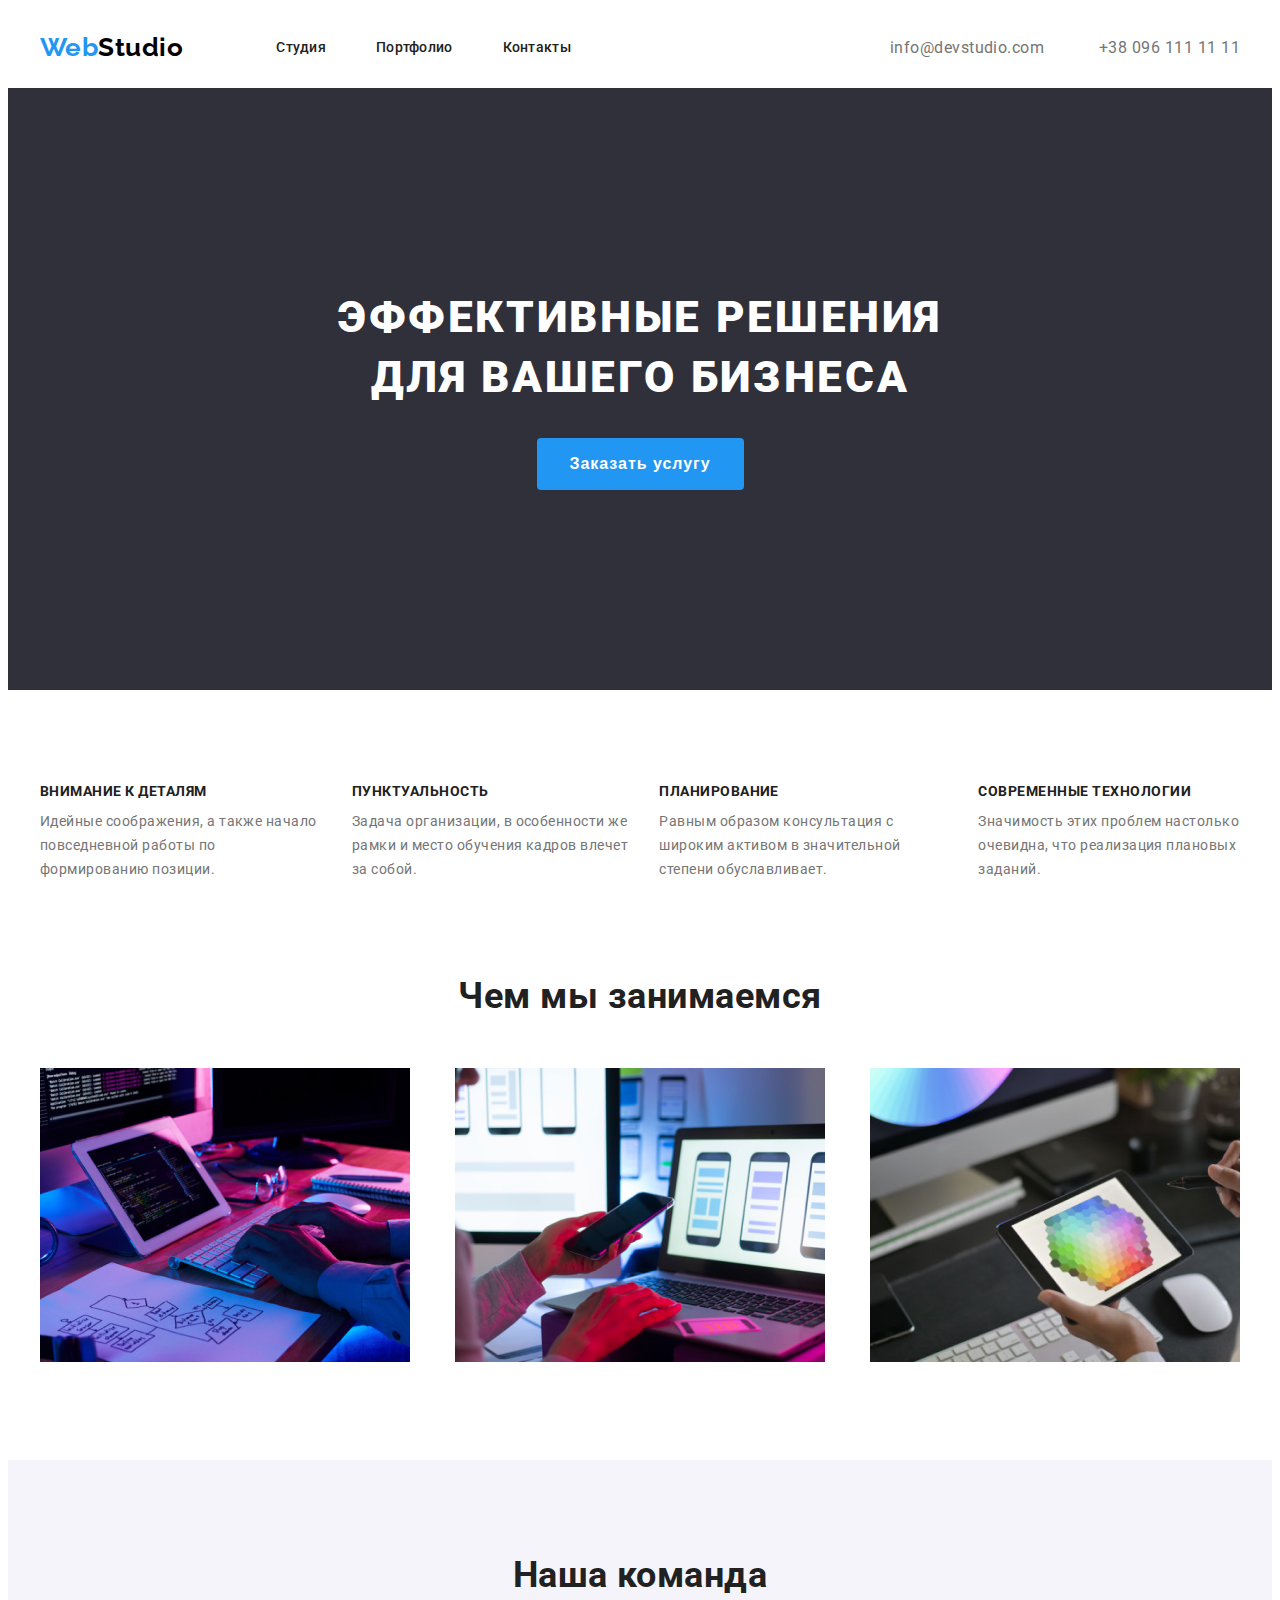
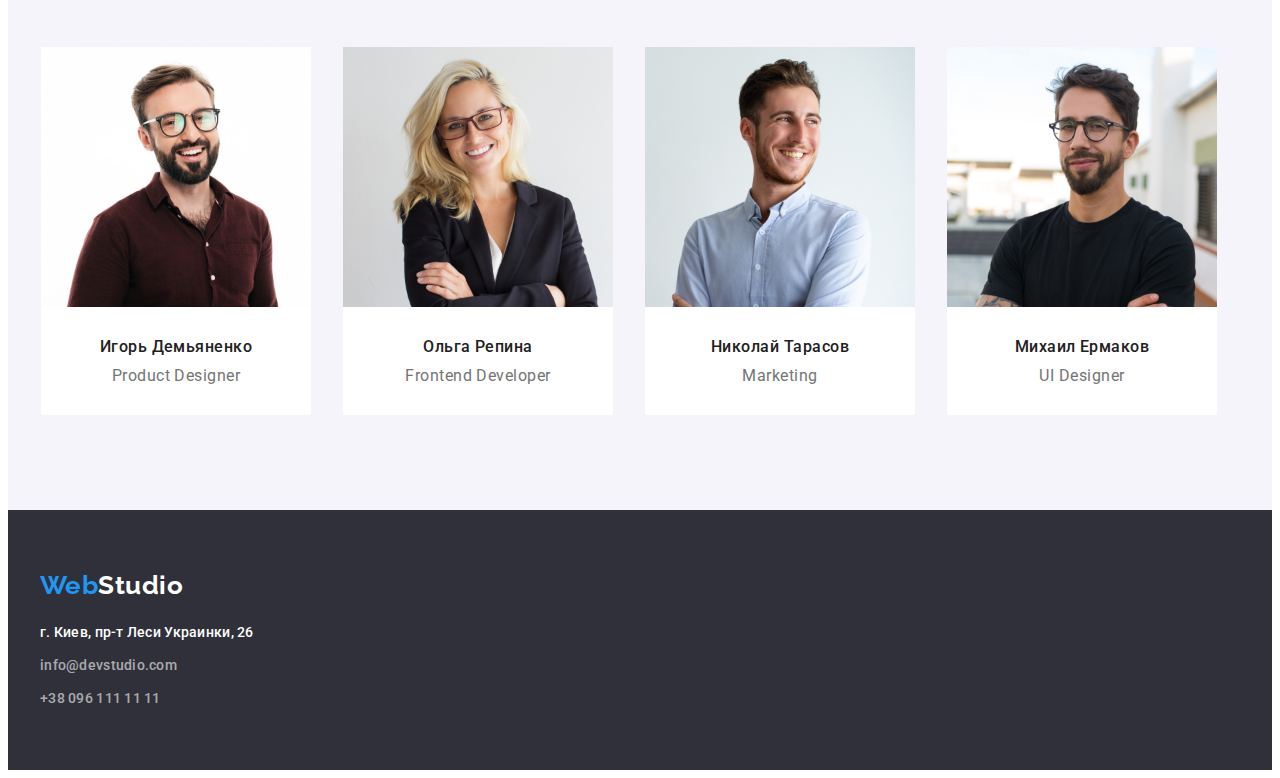
==== index.html @ ec6ebe0b "Initial comit" ====
<!DOCTYPE html>
<html lang="ru">
<head>
    <meta charset="UTF-8">
    <meta name="viewport" content="width=device-width, initial-scale=1.0">
    <title>Студия</title>
    <link rel="preconnect" href="https://fonts.gstatic.com">
    <link href="https://fonts.googleapis.com/css2?family=Raleway:wght@700&family=Roboto:wght@400;500;700&display=swap"
  rel="stylesheet">
    <link rel="stylesheet" href="https://cdnjs.cloudflare.com/ajax/libs/modern-normalize/1.0.0/modern-normalize.min.css"
      integrity="sha512-ISS7cAi1PEhQ8jnbJpJZMd29NlhNj4AWYyLOSp2CE/CsHxTCu+r+t0D2yoJudVrd0/8fTVPUVDzY5Tvli75u/g=="
      crossorigin="anonymous" />
    <link rel="stylesheet" href="./css/styles.css">
</head>

<body>
                    <!--HEADER-->
<header class="page-header container">
    <nav class="nav">
<!-- Логотип-1 -->
      <a class="logo" href="index.html" lang="en"> <span class="accent">Web</span>Studio</a>
<!-- Постраничная навигация -->
      <ul class="site-nav list">
        <li class="item"><a href="/" class="link" title="Студия">Студия</a></li>
        <li class="item"><a href="./portfolio.html" class="link" title="Портфолио">Портфолио</a></li>
        <li class="item"><a href="/" class="link" title="Контакты">Контакты</a></li>
      </ul>
    </nav>
<!-- Контакты -->
    <div class="contacts">
      <a class="item" href="mailto:info@devstudio.com">info@devstudio.com</a>
      <a class="item" href="tel:+380961111111">+38 096 111 11 11</a>
    </div>
  </header>

                    <!-- MAIN -->
 <main>
<!-- Герой -->
  <section class="hero">
   <h1 class="visually-hidden">Cлоган</h1>
   <p class="hero-text">Эффективные решения<br> для вашего бизнеса</p>
   <button type="button" class="hero-btn">Заказать услугу</button>
  </section>

<!-- Особенности -->
<div class="features">
  <section class="container">
     <h2 class="visually-hidden">Особенности</h2>
     <ul class="features-list list">
      <li class="item">
        <h3 class="title">Внимание к деталям</h3>
        <p class="text">Идейные соображения, а также начало повседневной работы по формированию позиции.</p>
      </li>
      <li class="item">
        <h3 class="title">Пунктуальность</h3>
        <p class="text">Задача организации, в особенности же рамки и место обучения кадров влечет за собой.</p>
      </li>
      <li class="item">
        <h3 class="title">Планирование</h3>
        <p class="text">Равным образом консультация с широким активом в значительной степени обуславливает.</p>
      </li>
      <li class="item">
        <h3 class="title">Современные технологии</h3>
        <p class="text">Значимость этих проблем настолько очевидна, что реализация плановых заданий.</p>
      </li>
     </ul>
  </section>
</div>

<!-- Чем мы занимаемся --> 
<div class="wwd">
  <section class="container">
     <h2 class="wwd-title">Чем мы занимаемся</h2>
     <ul class="wwd-list list">
      <li><a href="/" title="Разметка"><img src="./images/what-we-do/1.jpg" alt="создание разметки сайта" width="370" height="294"></a></li>
      <li><a href="/" title="Адаптация"><img src="./images/what-we-do/2.jpg" alt="адаптация под разные типы устройств" width="370" height="294"></a></li>
      <li><a href="/" title="Дизайн"><img src="./images/what-we-do/3.jpg" alt="создание дизайна" width="370" height="294"></a></li>
     </ul>
  </section>
</div>

<!-- Team -->
<div class="team">
  <section class="container">
     <h2 class="team-title">Наша команда</h2>

     <ul class="team-list list">

      <li class="team-card">
       <a href="/" title="Игорь Демьяненко"> <img class="section-img" src="./images/team/1.jpg" alt="Мужчина с бородой в очках улыбается" width="270" height="260"></a>
       <div class="team-description"> 
         <h3 class="team-subtitle"> Игорь Демьяненко </h3>
         <p class="team-text" lang="en">Product Designer</p>
       </div>
      </li>
      
      <li class="team-card">
       <a href="/" title="Ольга Репина"><img src="./images/team/2.jpg" alt="Блондинка в очках улыбается" width="270" height="260"></a>
       <div class="team-description">
         <h3 class="team-subtitle"> Ольга Репина </h3>
         <p class="team-text" lang="en">Frontend Developer</p>
      </div>
      </li>
      
      <li class="team-card">
       <a href="/" title="Николай Тарасов"><img src="./images/team/3.jpg" alt="Мужчина в светлой рубашке смотрит налево" width="270" height="260"></a>
       <div class="team-description">
         <h3 class="team-subtitle"> Николай Тарасов </h3>
         <p class="team-text" lang="en">Marketing</p>
      </div>
      </li>
      
      <li class="team-card">
       <a href="/" title="Михаил Ермаков"><img src="./images/team/4.jpg" alt="Мужчина в очках и чёрной футболке улыбается" width="270" height="260"></a>
       <div class="team-description">
         <h3 class="team-subtitle"> Михаил Ермаков </h3>
         <p class="team-text" lang="en">UI Designer</p>
      </div>
      </li>

    </ul>
  </section>
</div>
 </main>

                    <!-- FOOTER -->
<footer class="page-footer">
  <div class="container">
<!-- Логотип-2 -->
   <a class="logo" href="index.html" lang="en"> <span class="accent">Web</span><span class="studio">Studio</span></a>
<!-- Адрес -->
   <address class="address">
    <a class="link" href="https://www.google.com.ua/maps/search/%D0%B3.+%D0%9A%D0%B8%D0%B5%D0%B2,+%D0%BF%D1%80-%D1%82+%D0%9B%D0%B5%D1%81%D0%B8+%D0%A3%D0%BA%D1%80%D0%B0%D0%B8%D0%BD%D0%BA%D0%B8,+26/@50.4729187,30.4184096,12z/data=!3m1!4b1?hl=ru" 
    title="Адрес">г. Киев, пр-т Леси Украинки, 26</a>
<!-- Contacts -->
    <ul class="contacts-list list">
     <li class="item"><a class="link" href="mailto:info@devstudio.com">info@devstudio.com</a></li>
     <li class="item"><a class="link" href="tel:+380991111111">+38 096 111 11 11</a></li>
   </ul>
   </address>
  </div>
</footer>

</body>
</html>
---- css/styles.css ----
/* Палитра
color: #2196f3; -акцент 
color: #000000; - текст лого
color: #212121; - текст нав,заголовки секций- основной цвет текста
color: #757575; - текст контакты,текст секций - вторичный цвет текста
color: #FFFFFF; - текст героя, главный бэк 
color: #2F303A; - бэк героя
color: rgba(255, 255, 255, 0.6); -контакты футер
color: #f5f4fa; - бэк неактивной кнопки фильтра в портфолио,секция team */

:root {
  --accent-color: #2196f3;
  --logo-text-color: #000000;
  --primary-text-color: #212121;
  --secondary-text-color: #757575;
  --primary-background-color: #ffffff;
  --secondary-background-color: #2f303a;
  --footer-text-color: rgba(255, 255, 255, 0.6);
  --background-team-btn: #f5f4fa;
  --border-card: #eeeeee;

  --card-set-gap: 30px;
  --features-list-gap: 30px;
  --team-list-gap: 30px;
}

body {
  font-family: Roboto, sans-serif;
  letter-spacing: 0.03em;

  background-color: var(--primary-background-color);
  color: var(--primary-text-color);
}

h1,
h2,
h3,
p {
  padding: 0;
  margin: 0;
}

.list {
  padding: 0;
  margin: 0;
  list-style: none;
}

.container {
  width: 1200px;
  padding-right: 15px;
  padding-left: 15px;
  margin-left: auto;
  margin-right: auto;
}

.visually-hidden {
  position: absolute;
  width: 1px;
  height: 1px;
  margin: -1px;
  border: 0;
  white-space: nowrap;
  clip-path: inset(100%);
  clip: rect(0 0 0 0);
  overflow: hidden;
}

/*  HEADER */
.page-header {
  display: flex;
  align-items: center;
}
.nav {
  display: flex;
  align-items: center;
}
/* Логотип-1 */
.logo {
  font-family: Raleway, sans-serif;
  font-weight: 700;
  font-size: 26px;
  line-height: 1.2;

  color: var(--logo-text-color);
  text-decoration: none;
}
.accent {
  color: var(--accent-color);
}
/* Постраничная навигация */
.site-nav {
  display: flex;
  margin-left: 93px;
}
.site-nav .item + .item {
  margin-left: 50px;
}
.site-nav .link {
  display: block;
  padding-top: 32px;
  padding-bottom: 32px;

  color: var(--primary-text-color);
}
.link,
.contact {
  font-weight: 500;
  font-size: 14px;
  line-height: 1.14;
  letter-spacing: 0.02em;

  text-decoration: none;
}
.site-nav .link.current,
.site-nav .link:hover,
.site-nav .link:focus {
  color: var(--accent-color);
}
.link:visited {
  color: var(--primary-text-color);
}

/* Контакты */
.contacts {
  margin-left: auto;
}
.contacts .item {
  color: var(--secondary-text-color);
  text-decoration: none;
}
.contacts .item:hover,
.contacts .item:focus {
  color: var(--accent-color);
}
.contacts .item + .item {
  margin-left: 50px;
}
/* MAIN */

/* Герой */
.hero {
  background-color: var(--secondary-background-color);
  text-align: center;
}
.hero-text {
  padding-top: 200px;
  padding-right: auto;
  padding-left: auto;

  font-weight: 900;
  font-size: 44px;
  line-height: 1.36;
  letter-spacing: 0.06em;
  text-transform: uppercase;

  color: var(--primary-background-color);
}
.hero-btn {
  display: inline-block;
  min-width: 200px;
  padding: 10px 32px;

  margin-top: 30px;
  margin-bottom: 200px;

  border: 1px solid transparent;
  border-radius: 4px;

  font-weight: bold;
  font-size: 16px;
  line-height: 1.88;
  align-items: center;
  letter-spacing: 0.06em;

  background-color: var(--accent-color);
  color: var(--primary-background-color);
}

/* Секции */

/* Особенности */
.features {
  padding-top: 94px;
}
.features-list {
  display: flex;
}
.features .item {
  width: calc(100% / 4 -1 * var(--features-list-gap));
}
.features .item + .item {
  margin-left: var(--features-list-gap);
}

.features .title {
  font-size: 14px;
  line-height: 1.14;
  text-transform: uppercase;
}
.features .text {
  margin-top: 10px;

  font-size: 14px;
  font-weight: 400;
  line-height: 1.71;

  color: var(--secondary-text-color);
}

/* Чем мы занимаемся */
.wwd,
.team {
  padding-top: 94px;
  padding-bottom: 94px;
}

.wwd-title,
.team-title {
  margin-bottom: 50px;

  font-weight: bold;
  font-size: 36px;
  line-height: 1.17;
  text-align: center;
}

.wwd-list {
  display: flex;
  justify-content: space-between;
}

/* Team */
.team {
  background-color: var(--background-team-btn);
}
.team-list {
  display: flex;
}

.team-card {
  overflow: hidden;

  width: calc(100% / 4 -1 * var(--team-list-gap));
  margin-right: var(--team-list-gap);

  border: 1px solid transparent;
  border-radius: 0px 0px 4px 4px;
}
.team-card:last-child {
  margin-right: 0;
}
.team-description {
  background-color: var(--primary-background-color);
}
.team img {
  display: block;
}

.team-subtitle {
  padding-top: 30px;

  font-weight: 500;
  font-size: 16px;
  line-height: 1.19;
  text-align: center;
}

.team-text {
  padding-bottom: 30px;
  margin-top: 10px;

  margin-top: 10px;
  font-size: 16px;
  line-height: 1.19;
  text-align: center;

  color: var(--secondary-text-color);
}

/* FOOTER */

.page-footer {
  padding-top: 60px;
  padding-bottom: 60px;
  background-color: var(--secondary-background-color);
}
/* Логотип-2 */
.studio {
  color: var(--primary-background-color);
}

/* Адресс */
.address {
  margin-top: 20px;

  font-style: normal;
  font-size: 14px;
  line-height: 1.7;
}
.address .link {
  color: var(--primary-background-color);
  text-decoration: none;
}
.contacts-list .item {
  margin-top: 9px;
}
.contacts-list .link {
  color: var(--footer-text-color);
  text-decoration: none;
}

/*  */ /*  */ /*  */ /*  */ /*  */ /*  */ /*  */ /*  */ /*  */ /*  */ /*  */
/*  */ /*  */ /*  */ /*  */ /*  */ /*  */ /*  */ /*  */ /*  */ /*  */ /*  */
/*  */ /*  */ /*  */ /*  */ /*  */ /*  */ /*  */ /*  */ /*  */ /*  */ /*  */
/*  */ /*  */ /*  */ /*  */ /*  */ /*  */ /*  */ /*  */ /*  */ /*  */ /*  */
/*  */ /*  */ /*  */ /*  */ /*  */ /*  */ /*  */ /*  */ /*  */ /*  */ /*  */

/* ПОРТФОЛИО */

/* Фильтр */
.filter-list {
  display: flex;
  justify-content: center;
  padding-top: 94px;
  padding-bottom: 50px;
}
.filter-list .item {
  margin-right: 8px;
}
.filter-list .item:last-child {
  margin-right: 0;
}
.filter-btn {
  display: inline-block;
  padding: 6px 22px;

  border: 1px solid transparent;
  border-radius: 4px;

  font-family: inherit;
  font-style: inherit;
  font-weight: 500;
  font-size: 16px;
  line-height: 1.63;

  background-color: var(--background-team-btn);
}

.filter-btn:hover,
.filter-btn:focus,
.filter-btn:active {
  background-color: var(--accent-color);
  color: var(--primary-background-color);
  border: 1px solid var(--accent-color);
}

/* Карточки */
.card-set {
  display: flex;
  flex-wrap: wrap;

  padding-right: 0;
  padding-bottom: 94px;
  padding-left: 0;

  margin-top: calc(-1 * var(--card-set-gap));
  margin-left: calc(-1 * var(--card-set-gap));
}

.card-set > .item {
  display: flex;
  flex-basis: calc(100% / 3 - 1 * var(--card-set-gap));

  margin-top: var(--card-set-gap);
  margin-left: var(--card-set-gap);
}

/* Card */
.card-img {
  display: block;
  max-width: 100%;
}
.card-description {
  padding: 20px 24px;
  border-right: 1px solid var(--border-card);
  border-bottom: 1px solid var(--border-card);
  border-left: 1px solid var(--border-card);
}
.card-title {
  font-weight: bold;
  font-size: 18px;
  line-height: 2;
  letter-spacing: 0.06em;
}

.card-text {
  margin-top: 4px;

  font-size: 16px;
  line-height: 1.88;

  color: var(--secondary-text-color);
}

/* .cards-about {
  padding: 6+

  font-size: 18px;
  line-height: 1.55;

  background-color: var(--accent-color);
  color: var(--primary-background-color);
} */
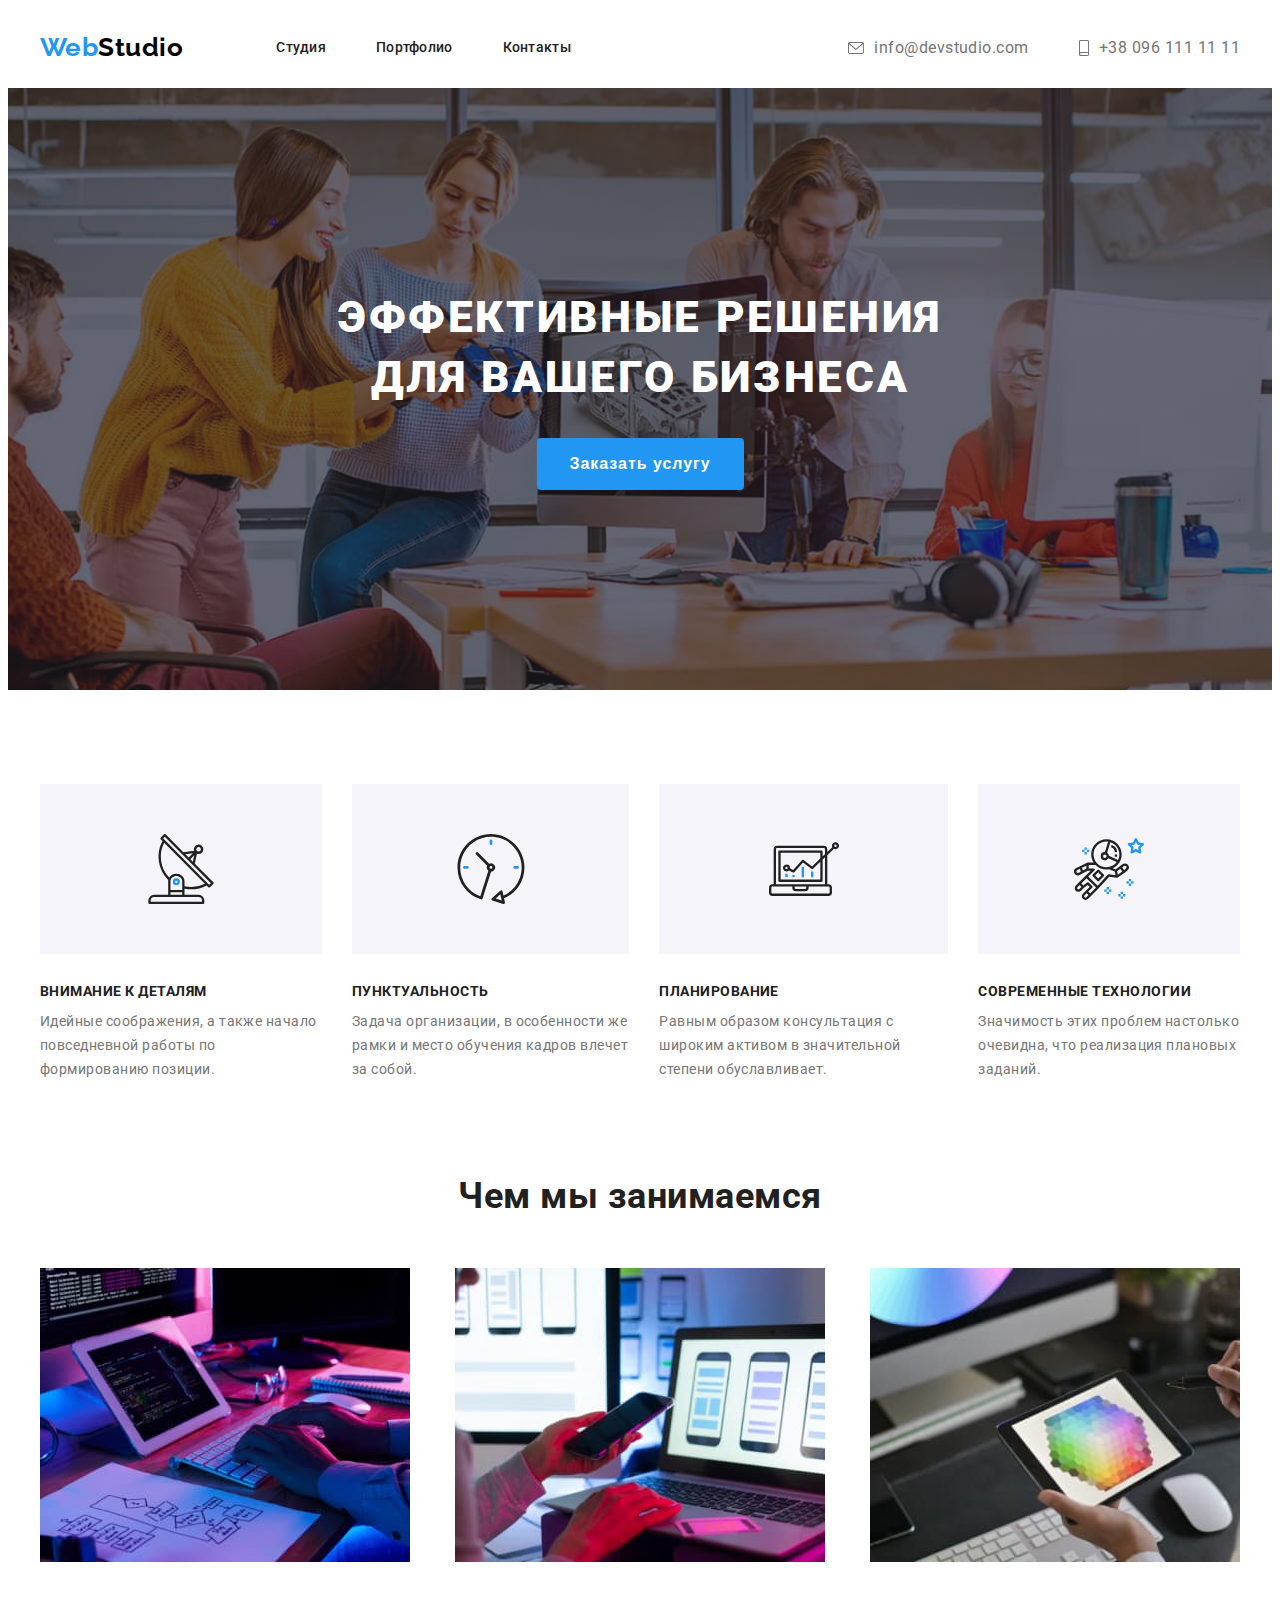
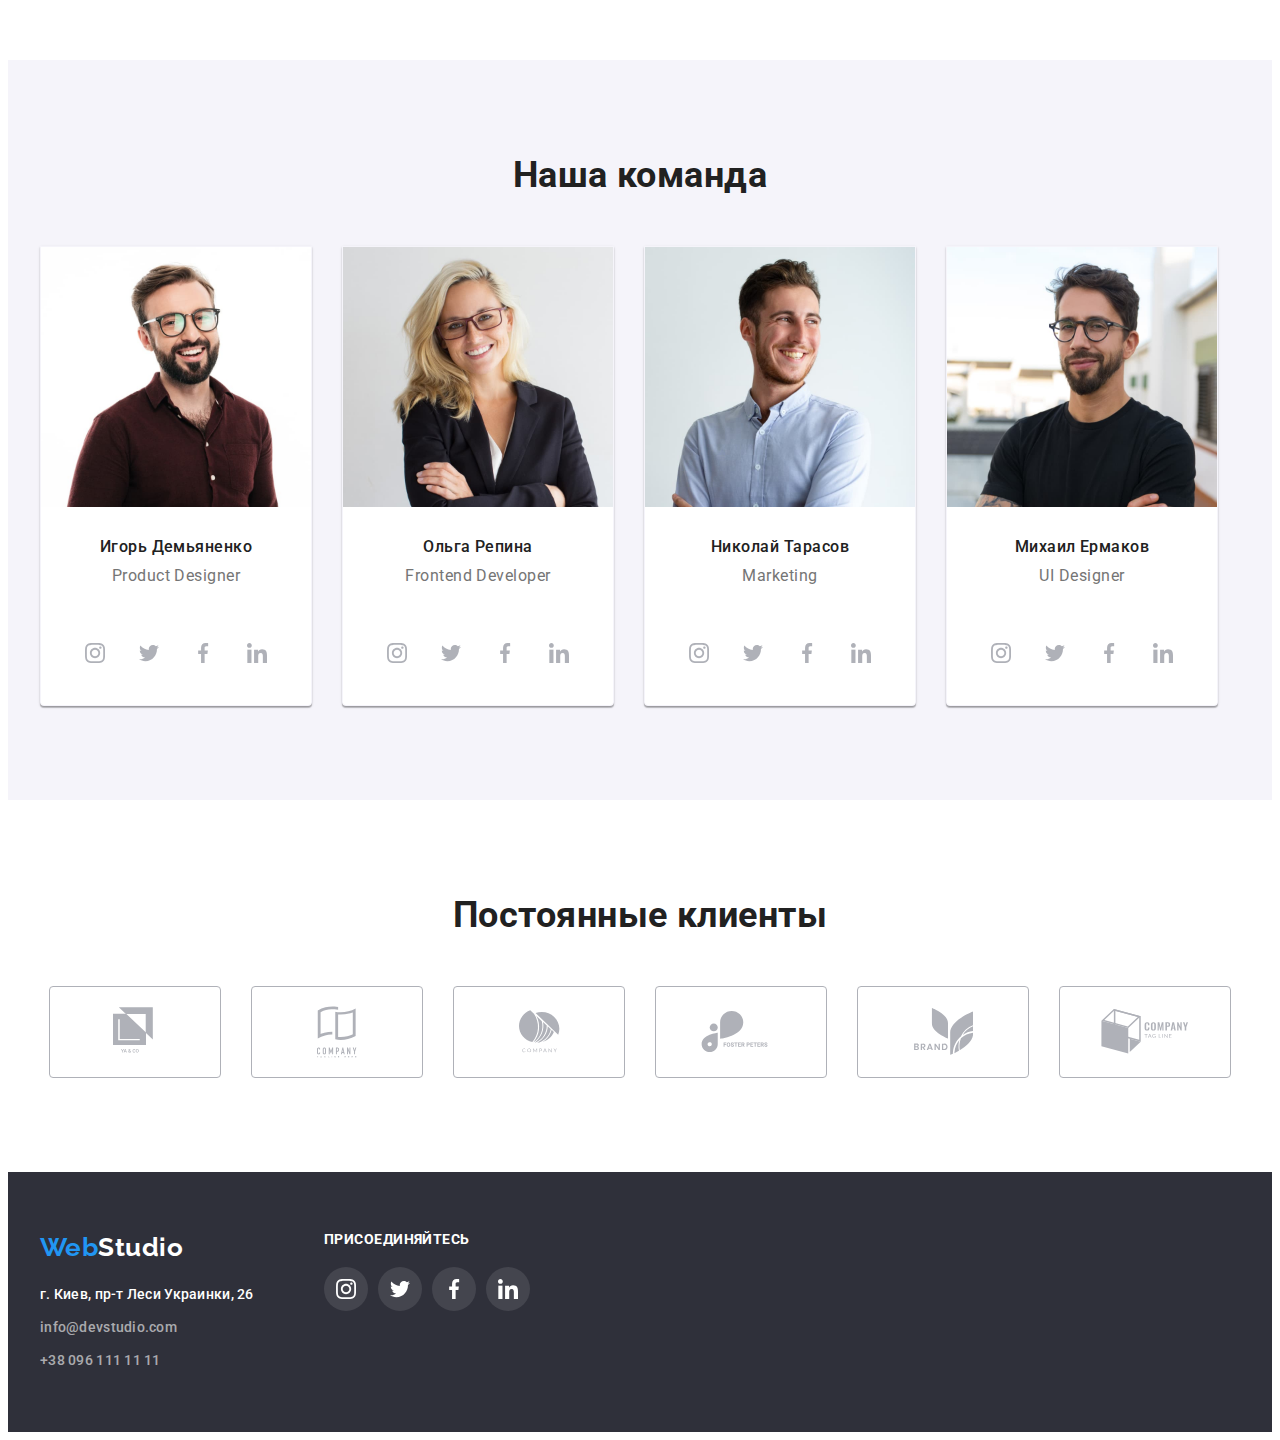
==== commit 032c42e0: "decor" ====
--- a/index.html
+++ b/index.html
@@ -28,41 +28,58 @@
     </nav>
 <!-- Контакты -->
     <div class="contacts">
-      <a class="item" href="mailto:info@devstudio.com">info@devstudio.com</a>
-      <a class="item" href="tel:+380961111111">+38 096 111 11 11</a>
+      <a class="contacts-item mail" href="mailto:info@devstudio.com">
+      <svg class="icon-mail" width="16" height="12">
+        <use href="./images/icons/sprite.svg#icon-mail">
+        </use>
+      </svg>
+        info@devstudio.com</a>
+      <a class="contacts-item tel" href="tel:+380961111111">
+      <svg class="icon-mail" width="10" height="16">
+        <use href="./images/icons/sprite.svg#icon-tel">
+        </use>
+      </svg>
+        +38 096 111 11 11</a>
     </div>
   </header>
 
                     <!-- MAIN -->
  <main>
 <!-- Герой -->
+<div class="overlay">
   <section class="hero">
    <h1 class="visually-hidden">Cлоган</h1>
    <p class="hero-text">Эффективные решения<br> для вашего бизнеса</p>
    <button type="button" class="hero-btn">Заказать услугу</button>
   </section>
+</div>
 
 <!-- Особенности -->
 <div class="features">
   <section class="container">
      <h2 class="visually-hidden">Особенности</h2>
      <ul class="features-list list">
-      <li class="item">
+
+      <li class="item icon-antenna">
         <h3 class="title">Внимание к деталям</h3>
         <p class="text">Идейные соображения, а также начало повседневной работы по формированию позиции.</p>
       </li>
-      <li class="item">
+      
+      <li class="item icon-clock">
         <h3 class="title">Пунктуальность</h3>
         <p class="text">Задача организации, в особенности же рамки и место обучения кадров влечет за собой.</p>
       </li>
-      <li class="item">
+
+      <li class="item icon-diagram">
         <h3 class="title">Планирование</h3>
         <p class="text">Равным образом консультация с широким активом в значительной степени обуславливает.</p>
       </li>
-      <li class="item">
+
+      <li class="item icon-astronaut">
         <h3 class="title">Современные технологии</h3>
         <p class="text">Значимость этих проблем настолько очевидна, что реализация плановых заданий.</p>
       </li>
+
      </ul>
   </section>
 </div>
@@ -70,11 +87,11 @@
 <!-- Чем мы занимаемся --> 
 <div class="wwd">
   <section class="container">
-     <h2 class="wwd-title">Чем мы занимаемся</h2>
+     <h2 class="section-title">Чем мы занимаемся</h2>
      <ul class="wwd-list list">
-      <li><a href="/" title="Разметка"><img src="./images/what-we-do/1.jpg" alt="создание разметки сайта" width="370" height="294"></a></li>
-      <li><a href="/" title="Адаптация"><img src="./images/what-we-do/2.jpg" alt="адаптация под разные типы устройств" width="370" height="294"></a></li>
-      <li><a href="/" title="Дизайн"><img src="./images/what-we-do/3.jpg" alt="создание дизайна" width="370" height="294"></a></li>
+      <li><img src="./images/what-we-do/squoosh/разметка.jpg" alt="создание разметки сайта" width="370" height="294"></li>
+      <li><img src="./images/what-we-do/squoosh/адаптация.jpg" alt="адаптация под разные типы устройств" width="370" height="294"></li>
+      <li><img src="./images/what-we-do/squoosh/дизайн.jpg" alt="создание дизайна" width="370" height="294"></li>
      </ul>
   </section>
 </div>
@@ -82,50 +99,269 @@
 <!-- Team -->
 <div class="team">
   <section class="container">
-     <h2 class="team-title">Наша команда</h2>
-
-     <ul class="team-list list">
-
+    <h2 class="section-title">Наша команда</h2>
+
+    <ul class="team-list list">
+<!-- Игорь Демьяненко -->
+    <li class="team-card">
+      <a href="/" title="Игорь Демьяненко"> 
+      <img class="section-img" src="./images/team/squoosh/man1.jpg" alt="Мужчина с бородой в очках улыбается" width="270" height="260">
+      </a>
+      <div class="team-description"> 
+        <h3 class="team-subtitle"> Игорь Демьяненко </h3>
+        <p class="team-text" lang="en">Product Designer</p>
+      </div>
+<!-- Socials -->
+      <ul class="socials-list">
+
+        <li class="item">
+          <a class="socials-link">
+            <svg class="socials-icon" width="20" height="20">
+              <use href="./images/icons/sprite.svg#icon-instagram">
+              </use>
+            </svg>
+          </a>
+        </li>
+
+        <li class="item">
+          <a class="socials-link">
+            <svg class="socials-icon" width="20" height="20">
+              <use href="./images/icons/sprite.svg#icon-twitter">
+              </use>
+            </svg>
+          </a>
+        </li>
+
+        <li class="item">
+          <a class="socials-link">
+            <svg class="socials-icon" width="20" height="20">
+              <use href="./images/icons/sprite.svg#icon-facebook">
+              </use>
+            </svg>
+          </a>
+        </li>
+
+        <li class="item">
+          <a class="socials-link">
+            <svg class="socials-icon" width="20" height="20">
+              <use href="./images/icons/sprite.svg#icon-linkedin">
+              </use>
+            </svg>
+          </a>
+        </li>
+
+       </ul>
+      </li>
+<!-- Ольга Репина -->
       <li class="team-card">
-       <a href="/" title="Игорь Демьяненко"> <img class="section-img" src="./images/team/1.jpg" alt="Мужчина с бородой в очках улыбается" width="270" height="260"></a>
-       <div class="team-description"> 
-         <h3 class="team-subtitle"> Игорь Демьяненко </h3>
-         <p class="team-text" lang="en">Product Designer</p>
-       </div>
-      </li>
-      
-      <li class="team-card">
-       <a href="/" title="Ольга Репина"><img src="./images/team/2.jpg" alt="Блондинка в очках улыбается" width="270" height="260"></a>
+       <a href="/" title="Ольга Репина"><img src="./images/team/squoosh/woman.jpg" alt="Блондинка в очках улыбается" width="270" height="260"></a>
        <div class="team-description">
          <h3 class="team-subtitle"> Ольга Репина </h3>
          <p class="team-text" lang="en">Frontend Developer</p>
       </div>
-      </li>
-      
+<!-- Socials -->
+      <ul class="socials-list">
+      
+        <li class="item">
+          <a class="socials-link">
+            <svg class="socials-icon" width="20" height="20">
+              <use href="./images/icons/sprite.svg#icon-instagram">
+              </use>
+            </svg>
+          </a>
+        </li>
+      
+        <li class="item">
+          <a class="socials-link">
+            <svg class="socials-icon" width="20" height="20">
+              <use href="./images/icons/sprite.svg#icon-twitter">
+              </use>
+            </svg>
+          </a>
+        </li>
+      
+        <li class="item">
+          <a class="socials-link">
+            <svg class="socials-icon" width="20" height="20">
+              <use href="./images/icons/sprite.svg#icon-facebook">
+              </use>
+            </svg>
+          </a>
+        </li>
+      
+        <li class="item">
+          <a class="socials-link">
+            <svg class="socials-icon" width="20" height="20">
+              <use href="./images/icons/sprite.svg#icon-linkedin">
+              </use>
+            </svg>
+          </a>
+        </li>
+      
+      </ul>
+      </li>
+<!-- Николай Тарасов -->
       <li class="team-card">
-       <a href="/" title="Николай Тарасов"><img src="./images/team/3.jpg" alt="Мужчина в светлой рубашке смотрит налево" width="270" height="260"></a>
+       <a href="/" title="Николай Тарасов"><img src="./images/team/squoosh/man2.jpg" alt="Мужчина в светлой рубашке смотрит налево" width="270" height="260"></a>
        <div class="team-description">
          <h3 class="team-subtitle"> Николай Тарасов </h3>
          <p class="team-text" lang="en">Marketing</p>
       </div>
-      </li>
-      
+<!-- Socials -->
+      <ul class="socials-list">
+      
+        <li class="item">
+          <a class="socials-link">
+            <svg class="socials-icon" width="20" height="20">
+              <use href="./images/icons/sprite.svg#icon-instagram">
+              </use>
+            </svg>
+          </a>
+        </li>
+      
+        <li class="item">
+          <a class="socials-link">
+            <svg class="socials-icon" width="20" height="20">
+              <use href="./images/icons/sprite.svg#icon-twitter">
+              </use>
+            </svg>
+          </a>
+        </li>
+      
+        <li class="item">
+          <a class="socials-link">
+            <svg class="socials-icon" width="20" height="20">
+              <use href="./images/icons/sprite.svg#icon-facebook">
+              </use>
+            </svg>
+          </a>
+        </li>
+      
+        <li class="item">
+          <a class="socials-link">
+            <svg class="socials-icon" width="20" height="20">
+              <use href="./images/icons/sprite.svg#icon-linkedin">
+              </use>
+            </svg>
+          </a>
+        </li>
+      </ul>
+      </li>
+<!-- Михаил Ермаков -->
       <li class="team-card">
-       <a href="/" title="Михаил Ермаков"><img src="./images/team/4.jpg" alt="Мужчина в очках и чёрной футболке улыбается" width="270" height="260"></a>
+       <a href="/" title="Михаил Ермаков"><img src="./images/team/squoosh/man3.jpg" alt="Мужчина в очках и чёрной футболке улыбается" width="270" height="260"></a>
        <div class="team-description">
          <h3 class="team-subtitle"> Михаил Ермаков </h3>
          <p class="team-text" lang="en">UI Designer</p>
       </div>
+      <ul class="socials-list">
+<!-- Socials -->
+        <li class="item">
+          <a class="socials-link">
+            <svg class="socials-icon" width="20" height="20">
+              <use href="./images/icons/sprite.svg#icon-instagram">
+              </use>
+            </svg>
+          </a>
+        </li>
+      
+        <li class="item">
+          <a class="socials-link">
+            <svg class="socials-icon" width="20" height="20">
+              <use href="./images/icons/sprite.svg#icon-twitter">
+              </use>
+            </svg>
+          </a>
+        </li>
+      
+        <li class="item">
+          <a class="socials-link">
+            <svg class="socials-icon" width="20" height="20">
+              <use href="./images/icons/sprite.svg#icon-facebook">
+              </use>
+            </svg>
+          </a>
+        </li>
+      
+        <li class="item">
+          <a class="socials-link">
+            <svg class="socials-icon" width="20" height="20">
+              <use href="./images/icons/sprite.svg#icon-linkedin">
+              </use>
+            </svg>
+          </a>
+        </li>
+      
+      </ul>
       </li>
 
     </ul>
   </section>
 </div>
+
+<!-- Clients -->
+<div class="clients">
+<section class="container">
+  <h2 class="section-title">Постоянные клиенты</h2>
+<ul class="clients-list list">
+
+  <li class="item">
+    <a class="clients-link" href="/">
+      <svg class="clients-icon" width="44" height="49">
+        <use href="./images/icons/sprite.svg#icon-logo-1"></use>
+      </svg>
+    </a>
+  </li>
+
+  <li class="item">
+    <a class="clients-link" href="/">
+      <svg class="clients-icon" width="40" height="52">
+        <use href="./images/icons/sprite.svg#icon-logo-2" ></use>
+      </svg>
+    </a>
+  </li>
+
+  <li class="item">
+    <a class="clients-link" href="/">
+      <svg class="clients-icon" width="41" height="43">
+        <use href="./images/icons/sprite.svg#icon-logo-3"></use>
+      </svg>
+    </a>
+  </li>
+
+  <li class="item">
+    <a class="clients-link" href="/">
+      <svg class="clients-icon" width="80" height="42">
+        <use href="./images/icons/sprite.svg#icon-logo-4"></use>
+      </svg>
+    </a>+
+  </li>
+
+  <li class="item">
+    <a class="clients-link" href="/">
+      <svg class="clients-icon" width="59" height="47">
+        <use href="./images/icons/sprite.svg#icon-logo-5"></use>
+      </svg>
+    </a>
+  </li>
+
+  <li class="item">
+    <a class="clients-link" href="/">
+      <svg class="clients-icon" width="88" height="45">
+        <use href="./images/icons/sprite.svg#icon-logo-6"></use>
+      </svg>
+    </a>
+  </li>
+
+</ul>
+</section>
+</div>
  </main>
 
                     <!-- FOOTER -->
-<footer class="page-footer">
-  <div class="container">
+<div class="footer">
+<footer class="page-footer container">
+  <div class="address-box">
 <!-- Логотип-2 -->
    <a class="logo" href="index.html" lang="en"> <span class="accent">Web</span><span class="studio">Studio</span></a>
 <!-- Адрес -->
@@ -138,8 +374,50 @@
      <li class="item"><a class="link" href="tel:+380991111111">+38 096 111 11 11</a></li>
    </ul>
    </address>
+</div>
+
+  <div class="soc-box">
+    <p class="slogan">присоединяйтесь</p>
+    <ul class="soc-list list">
+    <li class="item">
+      <a class="soc-link">
+        <svg class="soc-icon" width="20" height="20">
+          <use href="./images/icons/sprite.svg#icon-instagram">
+          </use>
+        </svg>
+      </a>
+    </li>
+    
+    <li class="item">
+      <a class="soc-link">
+        <svg class="soc-icon" width="20" height="20">
+          <use href="./images/icons/sprite.svg#icon-twitter">
+          </use>
+        </svg>
+      </a>
+    </li>
+    
+    <li class="item">
+      <a class="soc-link">
+        <svg class="soc-icon" width="20" height="20">
+          <use href="./images/icons/sprite.svg#icon-facebook">
+          </use>
+        </svg>
+      </a>
+    </li>
+    
+    <li class="item">
+      <a class="soc-link">
+        <svg class="soc-icon" width="20" height="20">
+          <use href="./images/icons/sprite.svg#icon-linkedin">
+          </use>
+        </svg>
+      </a>
+    </li>
+
+    </ul>
   </div>
 </footer>
-
+</div>
 </body>
 </html>--- a/css/styles.css
+++ b/css/styles.css
@@ -16,8 +16,10 @@
   --primary-background-color: #ffffff;
   --secondary-background-color: #2f303a;
   --footer-text-color: rgba(255, 255, 255, 0.6);
-  --background-team-btn: #f5f4fa;
+  --background-team-btn-icons: #f5f4fa;
   --border-card: #eeeeee;
+  --icon-color: #afb1b8;
+  --socials-footer: rgba(255, 255, 255, 0.1);
 
   --card-set-gap: 30px;
   --features-list-gap: 30px;
@@ -123,24 +125,88 @@
 
 /* Контакты */
 .contacts {
+  display: flex;
   margin-left: auto;
 }
-.contacts .item {
+.contacts-item {
   color: var(--secondary-text-color);
   text-decoration: none;
 }
-.contacts .item:hover,
-.contacts .item:focus {
+.contacts-item:hover,
+.contacts-item:focus {
   color: var(--accent-color);
 }
-.contacts .item + .item {
+.contacts-item + .contacts-item {
   margin-left: 50px;
 }
+.mail,
+.tel {
+  display: flex;
+  align-items: center;
+}
+.icon-mail,
+.icon-tel {
+  margin-right: 10px;
+  fill: var(--secondary-text-color);
+}
+.icon-mail:hover,
+.icon-mail:focus {
+  fill: var(--accent-color);
+}
+.icon-tel:hover,
+.icon-tel:focus {
+  fill: var(--accent-color);
+}
+
+/* .mail::before {
+  display: inline-block;
+  content: "";
+
+  width: 16px;
+  height: 12px;
+  margin-right: 10px;
+  background-image: url(../images/icons/contacts/mail.svg);
+  background-repeat: no-repeat;
+  background-size: contain;
+}
+
+.tel::before {
+  display: inline-block;
+  content: "";
+
+  width: 10px;
+  height: 16px;
+  margin-right: 10px;
+
+  background-repeat: no-repeat;
+  background-size: contain;
+  background-image: url(../images/icons/contacts/tel.svg);
+} */
+
 /* MAIN */
 
 /* Герой */
+.overlay {
+  max-width: 1600px;
+  min-height: 600px;
+  margin-right: auto;
+  margin-left: auto;
+
+  background-image: linear-gradient(
+      to right,
+      rgba(47, 48, 58, 0.4),
+      rgba(47, 48, 58, 0.4)
+    ),
+    url("../images/hero/hero-75.jpg");
+
+  background-repeat: no-repeat;
+  background-position: center;
+  background-size: cover;
+
+  background-color: var(--secondary-background-color);
+}
+
 .hero {
-  background-color: var(--secondary-background-color);
   text-align: center;
 }
 .hero-text {
@@ -166,6 +232,7 @@
 
   border: 1px solid transparent;
   border-radius: 4px;
+  cursor: pointer;
 
   font-weight: bold;
   font-size: 16px;
@@ -192,6 +259,30 @@
 .features .item + .item {
   margin-left: var(--features-list-gap);
 }
+.features .item::before {
+  content: "";
+  display: block;
+  height: 120px;
+
+  padding: 25px 100px;
+  margin-bottom: 30px;
+
+  background-color: var(--background-team-btn-icons);
+  background-repeat: no-repeat;
+  background-position: center;
+}
+.icon-antenna::before {
+  background-image: url(../images/icons/features/antenna.svg);
+}
+.icon-clock::before {
+  background-image: url(../images/icons/features/clock.svg);
+}
+.icon-diagram::before {
+  background-image: url(../images/icons/features/diagram.svg);
+}
+.icon-astronaut::before {
+  background-image: url(../images/icons/features/astronaut.svg);
+}
 
 .features .title {
   font-size: 14px;
@@ -210,13 +301,13 @@
 
 /* Чем мы занимаемся */
 .wwd,
-.team {
+.team,
+.clients {
   padding-top: 94px;
   padding-bottom: 94px;
 }
 
-.wwd-title,
-.team-title {
+.section-title {
   margin-bottom: 50px;
 
   font-weight: bold;
@@ -232,7 +323,7 @@
 
 /* Team */
 .team {
-  background-color: var(--background-team-btn);
+  background-color: var(--background-team-btn-icons);
 }
 .team-list {
   display: flex;
@@ -246,6 +337,9 @@
 
   border: 1px solid transparent;
   border-radius: 0px 0px 4px 4px;
+
+  box-shadow: 0px 1px 3px rgba(0, 0, 0, 0.12), 0px 1px 1px rgba(0, 0, 0, 0.14),
+    0px 2px 1px rgba(0, 0, 0, 0.2);
 }
 .team-card:last-child {
   margin-right: 0;
@@ -278,12 +372,101 @@
   color: var(--secondary-text-color);
 }
 
+/* Socials */
+
+.socials-list {
+  display: flex;
+  justify-content: center;
+
+  padding-top: 16px;
+  padding-right: 32px;
+  padding-bottom: 30px;
+  padding-left: 32px;
+  margin: 0;
+
+  list-style: none;
+  background-color: var(--primary-background-color);
+}
+
+.socials-list > .item {
+  margin-right: 10px;
+}
+.socials-list > .item:last-child {
+  margin-right: 0;
+}
+
+.socials-icon {
+  fill: var(--icon-color);
+}
+
+.socials-link {
+  display: flex;
+  justify-content: center;
+  align-items: center;
+  width: 44px;
+  height: 44px;
+  padding: 0;
+  border: 0;
+  border-radius: 50%;
+}
+.socials-icon:hover,
+.socials-icon:focus {
+  fill: var(--primary-background-color);
+}
+.socials-link:hover,
+.socials-link:focus {
+  background-color: var(--accent-color);
+  cursor: pointer;
+}
+
+/* Clients */
+.clients-list {
+  display: flex;
+  justify-self: center;
+}
+.clients-list .item {
+  width: 170px;
+  height: 90px;
+  margin-right: 30px;
+
+  border: 1px solid var(--icon-color);
+  border-radius: 4px;
+  overflow: hidden;
+}
+.clients-list .item:last-child {
+  margin-right: 0;
+}
+.clients-link {
+  display: flex;
+  justify-content: center;
+  align-items: center;
+
+  width: 170px;
+  height: 90px;
+  margin: 0;
+
+  border: none;
+}
+.clients-icon {
+  fill: var(--icon-color);
+}
+.clients-icon:hover,
+.clients-icon:focus {
+  fill: var(--accent-color);
+}
+.clients-list .item:hover,
+.clients-list .item:focus {
+  border: 1px solid var(--accent-color);
+}
 /* FOOTER */
-
+.footer {
+  background-color: var(--secondary-background-color);
+}
 .page-footer {
+  display: flex;
+
   padding-top: 60px;
   padding-bottom: 60px;
-  background-color: var(--secondary-background-color);
 }
 /* Логотип-2 */
 .studio {
@@ -302,6 +485,7 @@
   color: var(--primary-background-color);
   text-decoration: none;
 }
+
 .contacts-list .item {
   margin-top: 9px;
 }
@@ -310,6 +494,66 @@
   text-decoration: none;
 }
 
+.contacts-list .link:hover,
+.contacts-list .link:focus {
+  color: var(--accent-color);
+}
+
+/* socials-footer */
+
+.soc-box {
+  margin-left: 70px;
+}
+.soc-list {
+  display: flex;
+  justify-content: center;
+
+  padding: 0;
+  margin-top: 20px;
+
+  background-color: var(--secondary-background-color);
+}
+
+.soc-list > .item {
+  margin-right: 10px;
+}
+.soc-list > .item:last-child {
+  margin-right: 0;
+}
+
+.soc-link {
+  display: flex;
+  justify-content: center;
+  align-items: center;
+  width: 44px;
+  height: 44px;
+  padding: 0;
+  border: 0;
+  border-radius: 50%;
+  background-color: var(--socials-footer);
+  fill: var(--primary-background-color);
+}
+.slogan {
+  width: 145px;
+  margin: 0;
+
+  font-weight: bold;
+  font-size: 14px;
+  line-height: 1.1;
+  text-transform: uppercase;
+
+  color: var(--primary-background-color);
+}
+
+.soc-icon:hover,
+.soc-icon:focus {
+  fill: var(--primary-background-color);
+}
+.soc-link:hover,
+.soc-link:focus {
+  background-color: var(--accent-color);
+  cursor: pointer;
+}
 /*  */ /*  */ /*  */ /*  */ /*  */ /*  */ /*  */ /*  */ /*  */ /*  */ /*  */
 /*  */ /*  */ /*  */ /*  */ /*  */ /*  */ /*  */ /*  */ /*  */ /*  */ /*  */
 /*  */ /*  */ /*  */ /*  */ /*  */ /*  */ /*  */ /*  */ /*  */ /*  */ /*  */
@@ -337,6 +581,7 @@
 
   border: 1px solid transparent;
   border-radius: 4px;
+  cursor: pointer;
 
   font-family: inherit;
   font-style: inherit;
@@ -344,7 +589,7 @@
   font-size: 16px;
   line-height: 1.63;
 
-  background-color: var(--background-team-btn);
+  background-color: var(--background-team-btn-icons);
 }
 
 .filter-btn:hover,
@@ -374,8 +619,15 @@
 
   margin-top: var(--card-set-gap);
   margin-left: var(--card-set-gap);
-}
-
+
+  cursor: pointer;
+}
+
+.card-set > .item:hover {
+  box-shadow: 0px 1px 1px rgba(0, 0, 0, 0.12), 0px 4px 4px rgba(0, 0, 0, 0.06),
+    1px 4px 6px rgba(0, 0, 0, 0.16);
+  border: 1px solid var(--border-card);
+}
 /* Card */
 .card-img {
   display: block;
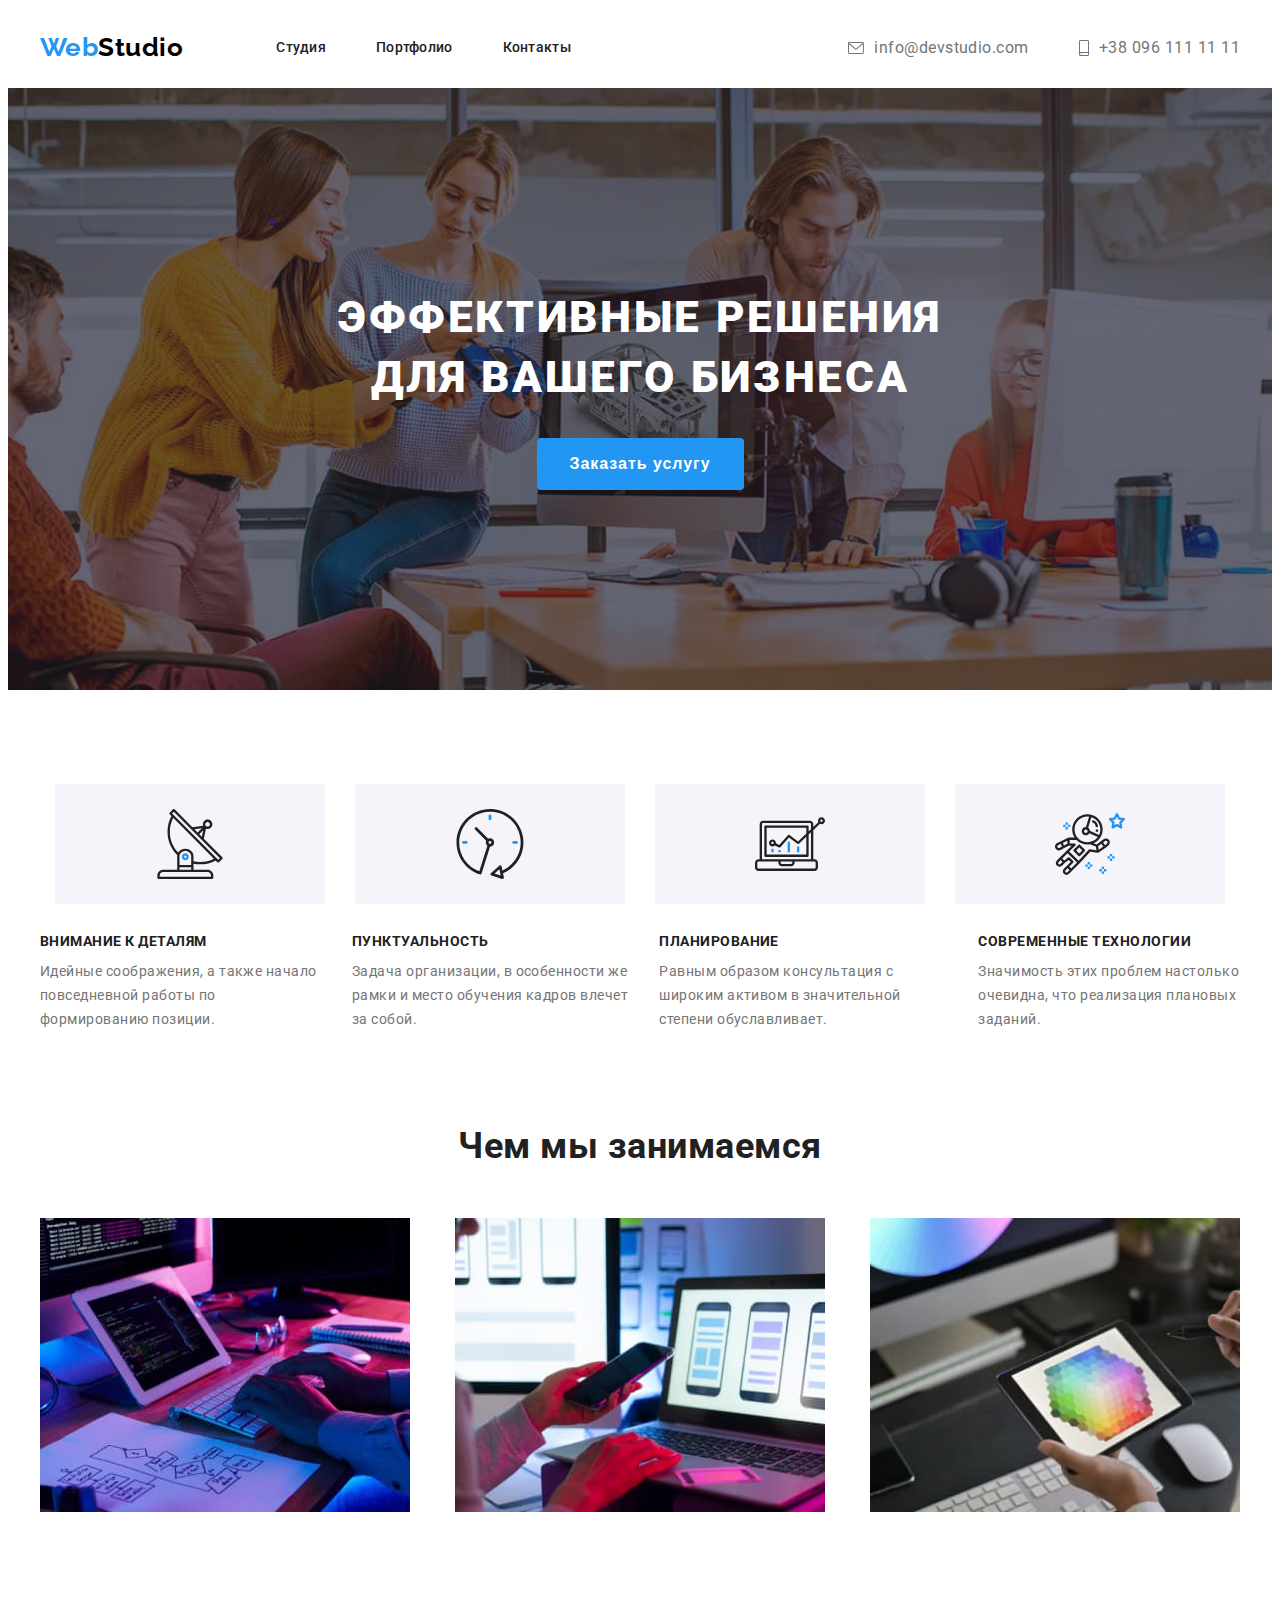
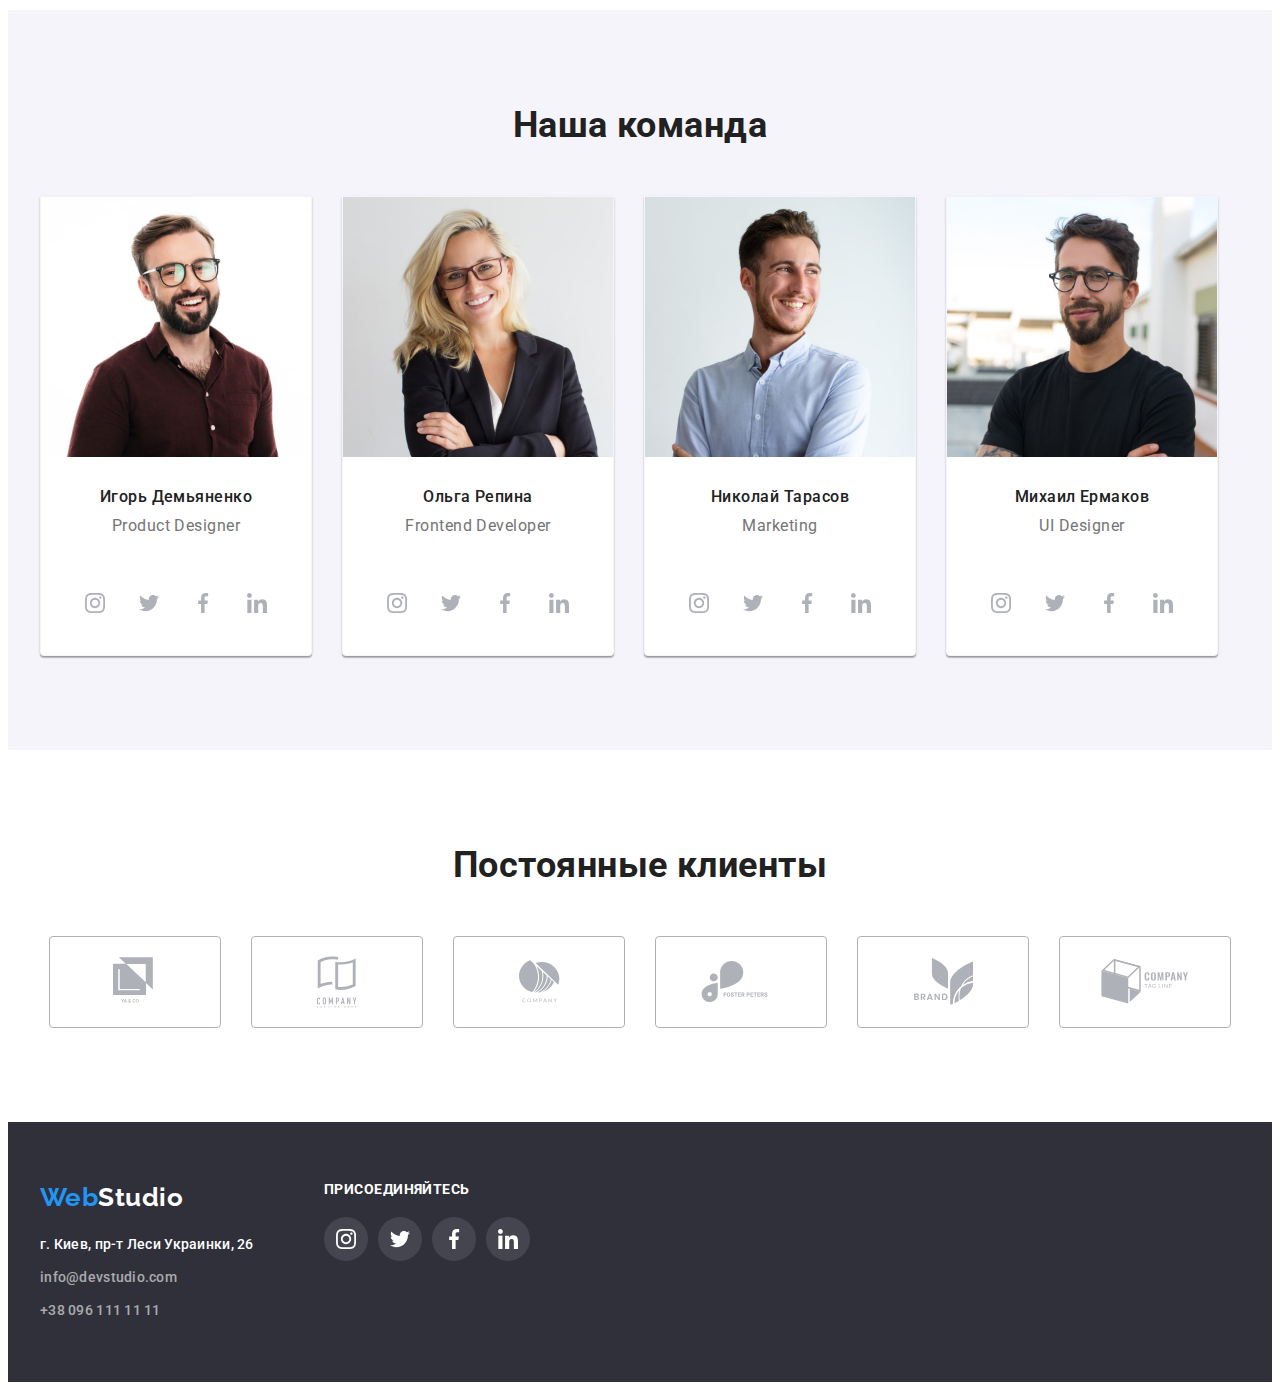
==== commit e95aff14: "+ features-icons" ====
--- a/index.html
+++ b/index.html
@@ -58,6 +58,37 @@
 <div class="features">
   <section class="container">
      <h2 class="visually-hidden">Особенности</h2>
+    
+     <ul class="features-icons-list list">
+<li class="item">
+  <svg class="features-icon" width="70" height="70">
+<use href="./images/icons/sprite.svg#icon-antenna">
+</use>
+  </svg>
+</li>
+
+<li class="item">
+  <svg class="features-icon" width="70" height="70">
+<use href="./images/icons/sprite.svg#icon-clock">
+</use>
+  </svg>
+</li>
+
+<li class="item">
+  <svg class="features-icon" width="70" height="70">
+    <use href="./images/icons/sprite.svg#icon-diagram">
+    </use>
+  </svg>
+</li>
+
+<li class="item">
+  <svg class="features-icon" width="70" height="70">
+    <use href="./images/icons/sprite.svg#icon-astronaut">
+    </use>
+  </svg>
+</li>
+
+     </ul>
      <ul class="features-list list">
 
       <li class="item icon-antenna">
--- a/css/styles.css
+++ b/css/styles.css
@@ -259,7 +259,26 @@
 .features .item + .item {
   margin-left: var(--features-list-gap);
 }
-.features .item::before {
+
+/* FEATURES-ICONS */
+
+.features-icons-list {
+  display: flex;
+  justify-content: center;
+}
+.features-icons-list .item {
+  display: flex;
+  justify-content: center;
+  align-items: center;
+
+  width: 270px;
+  height: 120px;
+  margin-bottom: 30px;
+
+  background-color: var(--background-team-btn-icons);
+  border-radius: 4px;
+}
+/* .features .item::before {
   content: "";
   display: block;
   height: 120px;
@@ -282,7 +301,7 @@
 }
 .icon-astronaut::before {
   background-image: url(../images/icons/features/astronaut.svg);
-}
+} */
 
 .features .title {
   font-size: 14px;
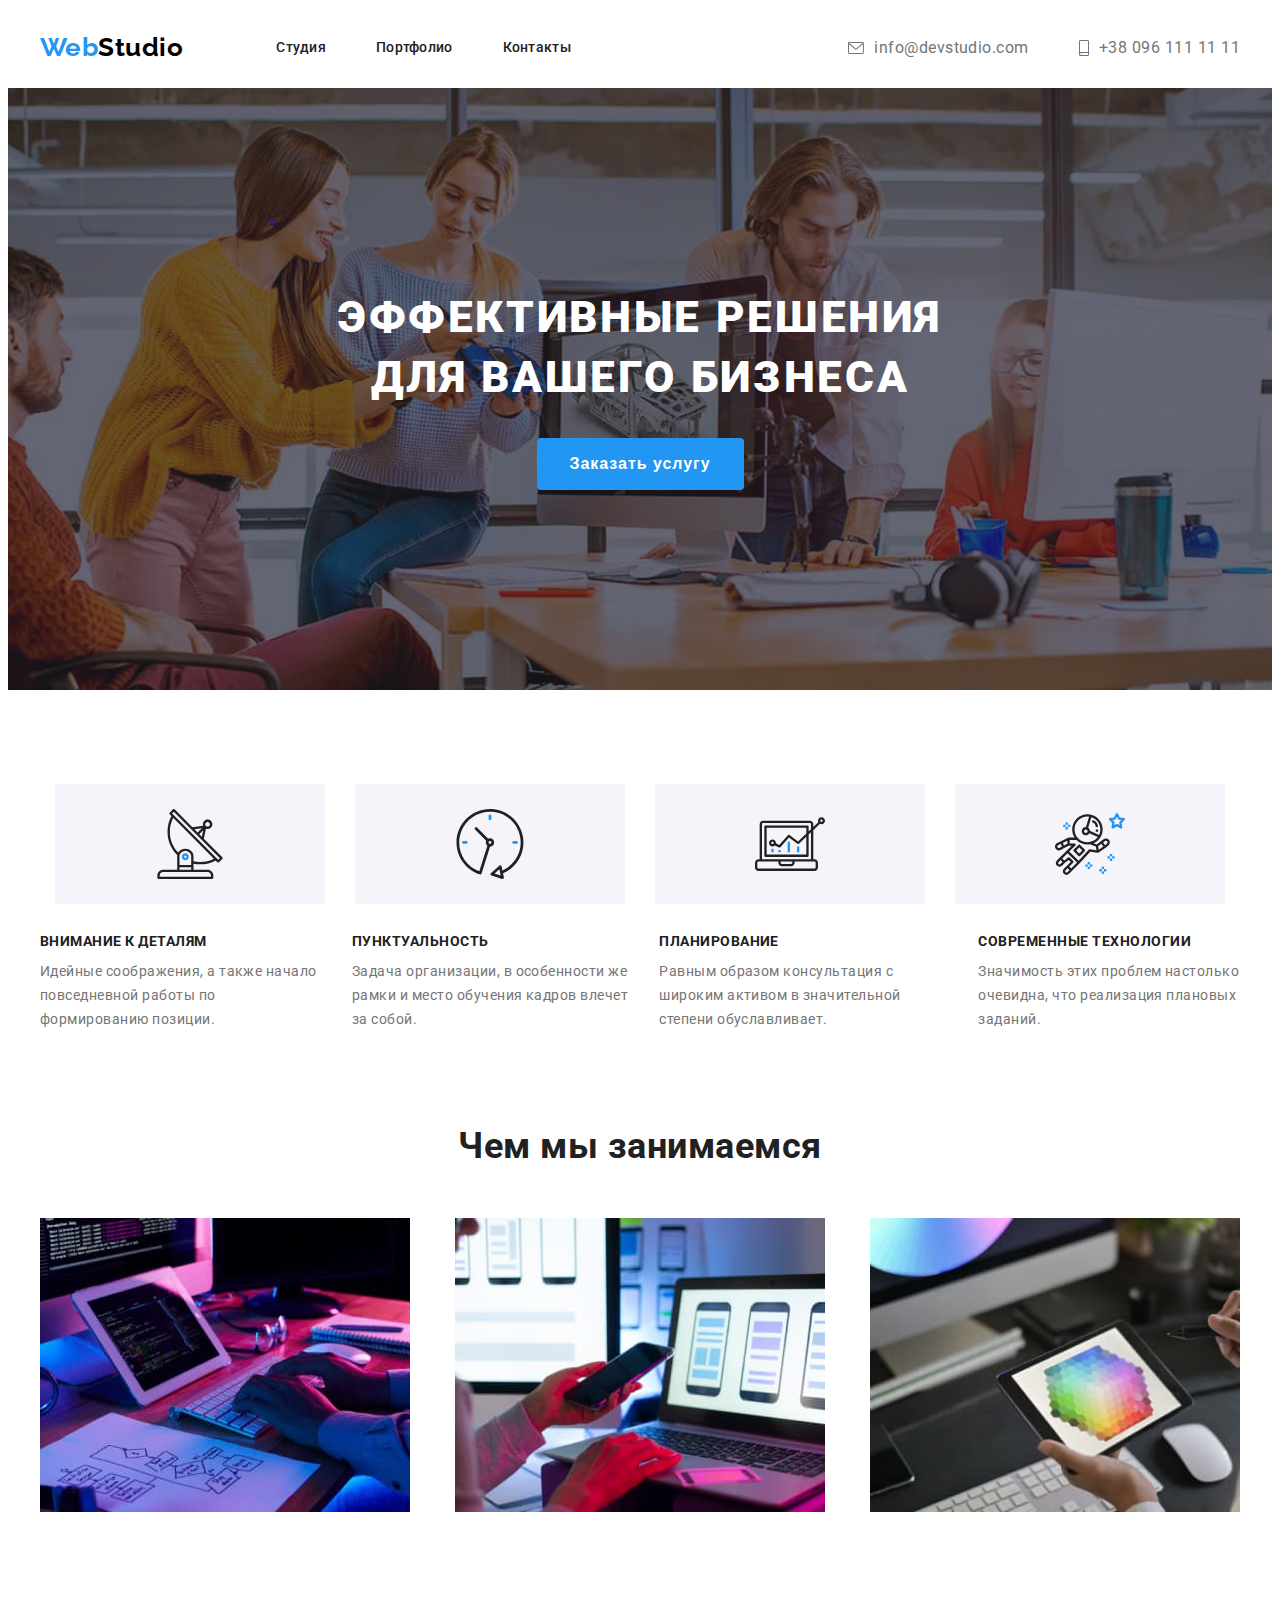
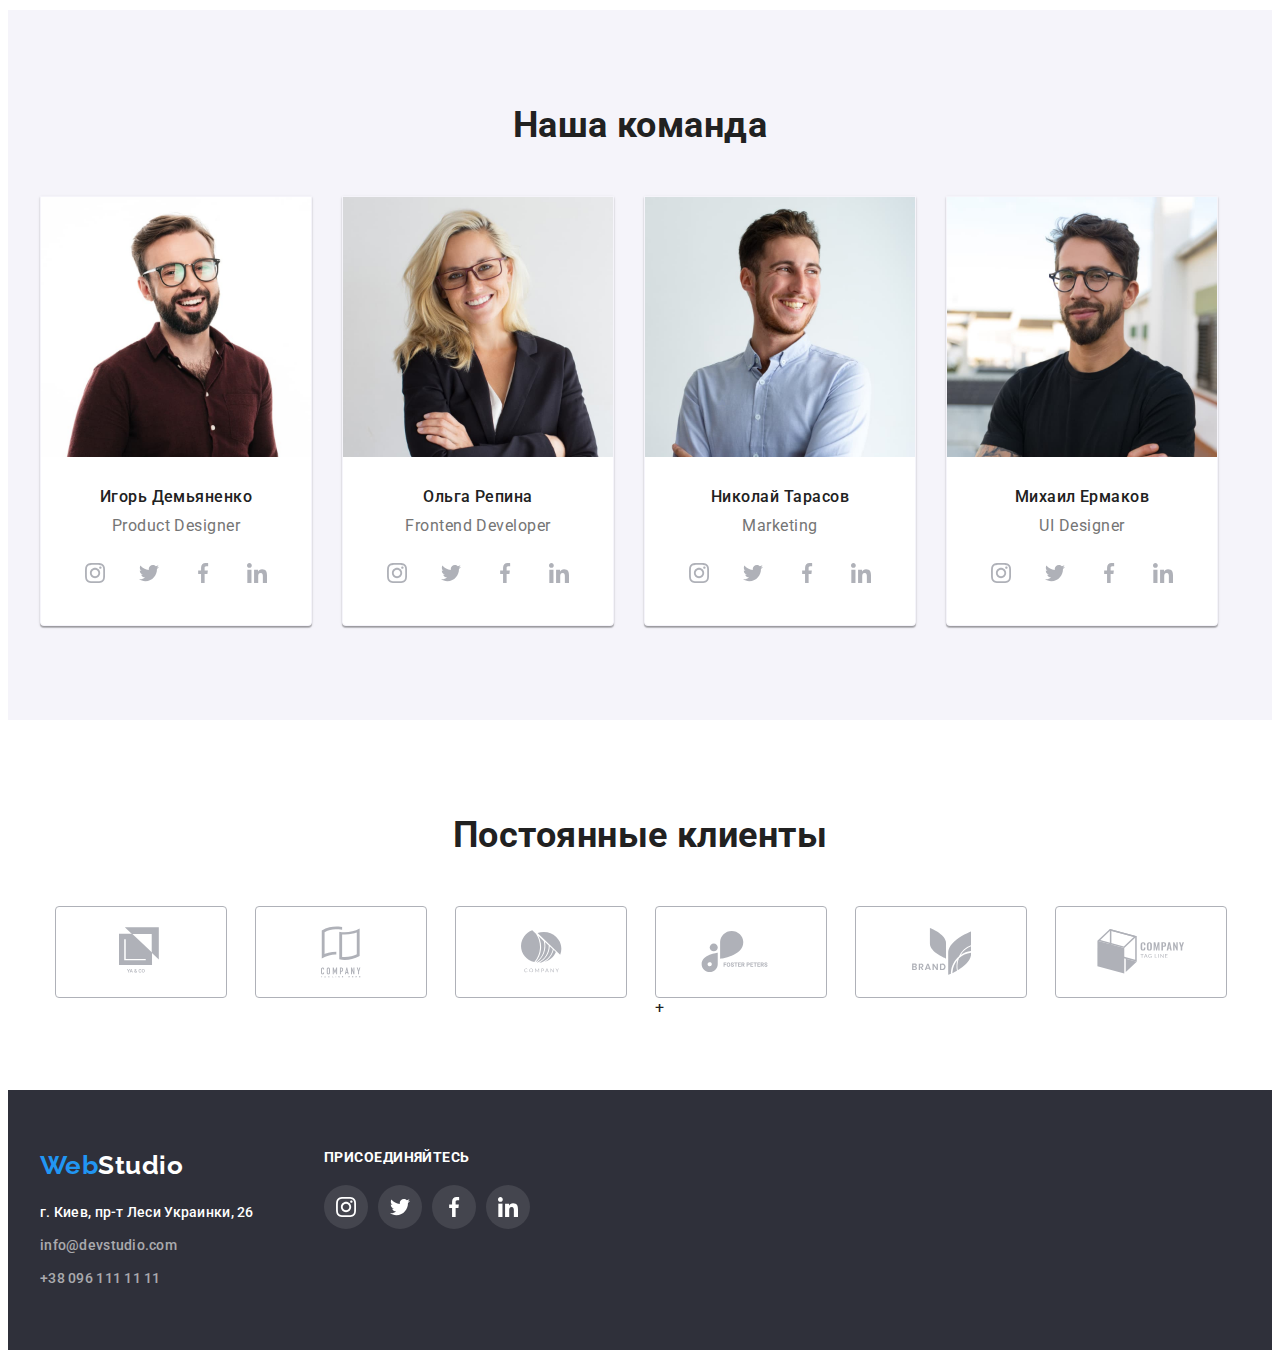
==== commit 760b04e1: "corrections" ====
--- a/index.html
+++ b/index.html
@@ -28,13 +28,13 @@
     </nav>
 <!-- Контакты -->
     <div class="contacts">
-      <a class="contacts-item mail" href="mailto:info@devstudio.com">
+      <a class="contacts-link mail" href="mailto:info@devstudio.com">
       <svg class="icon-mail" width="16" height="12">
         <use href="./images/icons/sprite.svg#icon-mail">
         </use>
       </svg>
         info@devstudio.com</a>
-      <a class="contacts-item tel" href="tel:+380961111111">
+      <a class="contacts-link tel" href="tel:+380961111111">
       <svg class="icon-mail" width="10" height="16">
         <use href="./images/icons/sprite.svg#icon-tel">
         </use>
@@ -55,8 +55,8 @@
 </div>
 
 <!-- Особенности -->
-<div class="features">
-  <section class="container">
+<div class="container">
+  <section class="features">
      <h2 class="visually-hidden">Особенности</h2>
     
      <ul class="features-icons-list list">
@@ -116,8 +116,8 @@
 </div>
 
 <!-- Чем мы занимаемся --> 
-<div class="wwd">
-  <section class="container">
+<div class="container">
+  <section class="section">
      <h2 class="section-title">Чем мы занимаемся</h2>
      <ul class="wwd-list list">
       <li><img src="./images/what-we-do/squoosh/разметка.jpg" alt="создание разметки сайта" width="370" height="294"></li>
@@ -129,15 +129,14 @@
 
 <!-- Team -->
 <div class="team">
-  <section class="container">
+  <section class="section container">
     <h2 class="section-title">Наша команда</h2>
 
     <ul class="team-list list">
 <!-- Игорь Демьяненко -->
     <li class="team-card">
-      <a href="/" title="Игорь Демьяненко"> 
       <img class="section-img" src="./images/team/squoosh/man1.jpg" alt="Мужчина с бородой в очках улыбается" width="270" height="260">
-      </a>
+
       <div class="team-description"> 
         <h3 class="team-subtitle"> Игорь Демьяненко </h3>
         <p class="team-text" lang="en">Product Designer</p>
@@ -146,7 +145,7 @@
       <ul class="socials-list">
 
         <li class="item">
-          <a class="socials-link">
+          <a class="socials-link" href="/">
             <svg class="socials-icon" width="20" height="20">
               <use href="./images/icons/sprite.svg#icon-instagram">
               </use>
@@ -155,7 +154,7 @@
         </li>
 
         <li class="item">
-          <a class="socials-link">
+          <a class="socials-link" href="/">
             <svg class="socials-icon" width="20" height="20">
               <use href="./images/icons/sprite.svg#icon-twitter">
               </use>
@@ -164,7 +163,7 @@
         </li>
 
         <li class="item">
-          <a class="socials-link">
+          <a class="socials-link" href="/">
             <svg class="socials-icon" width="20" height="20">
               <use href="./images/icons/sprite.svg#icon-facebook">
               </use>
@@ -173,7 +172,7 @@
         </li>
 
         <li class="item">
-          <a class="socials-link">
+          <a class="socials-link" href="/">
             <svg class="socials-icon" width="20" height="20">
               <use href="./images/icons/sprite.svg#icon-linkedin">
               </use>
@@ -185,7 +184,7 @@
       </li>
 <!-- Ольга Репина -->
       <li class="team-card">
-       <a href="/" title="Ольга Репина"><img src="./images/team/squoosh/woman.jpg" alt="Блондинка в очках улыбается" width="270" height="260"></a>
+       <img src="./images/team/squoosh/woman.jpg" alt="Блондинка в очках улыбается" width="270" height="260">
        <div class="team-description">
          <h3 class="team-subtitle"> Ольга Репина </h3>
          <p class="team-text" lang="en">Frontend Developer</p>
@@ -194,7 +193,7 @@
       <ul class="socials-list">
       
         <li class="item">
-          <a class="socials-link">
+          <a class="socials-link" href="/">
             <svg class="socials-icon" width="20" height="20">
               <use href="./images/icons/sprite.svg#icon-instagram">
               </use>
@@ -203,7 +202,7 @@
         </li>
       
         <li class="item">
-          <a class="socials-link">
+          <a class="socials-link" href="/">
             <svg class="socials-icon" width="20" height="20">
               <use href="./images/icons/sprite.svg#icon-twitter">
               </use>
@@ -212,7 +211,7 @@
         </li>
       
         <li class="item">
-          <a class="socials-link">
+          <a class="socials-link" href="/">
             <svg class="socials-icon" width="20" height="20">
               <use href="./images/icons/sprite.svg#icon-facebook">
               </use>
@@ -221,7 +220,7 @@
         </li>
       
         <li class="item">
-          <a class="socials-link">
+          <a class="socials-link" href="/">
             <svg class="socials-icon" width="20" height="20">
               <use href="./images/icons/sprite.svg#icon-linkedin">
               </use>
@@ -233,7 +232,7 @@
       </li>
 <!-- Николай Тарасов -->
       <li class="team-card">
-       <a href="/" title="Николай Тарасов"><img src="./images/team/squoosh/man2.jpg" alt="Мужчина в светлой рубашке смотрит налево" width="270" height="260"></a>
+       <img src="./images/team/squoosh/man2.jpg" alt="Мужчина в светлой рубашке смотрит налево" width="270" height="260">
        <div class="team-description">
          <h3 class="team-subtitle"> Николай Тарасов </h3>
          <p class="team-text" lang="en">Marketing</p>
@@ -242,7 +241,7 @@
       <ul class="socials-list">
       
         <li class="item">
-          <a class="socials-link">
+          <a class="socials-link" href="/">
             <svg class="socials-icon" width="20" height="20">
               <use href="./images/icons/sprite.svg#icon-instagram">
               </use>
@@ -251,7 +250,7 @@
         </li>
       
         <li class="item">
-          <a class="socials-link">
+          <a class="socials-link" href="/">
             <svg class="socials-icon" width="20" height="20">
               <use href="./images/icons/sprite.svg#icon-twitter">
               </use>
@@ -260,7 +259,7 @@
         </li>
       
         <li class="item">
-          <a class="socials-link">
+          <a class="socials-link" href="/">
             <svg class="socials-icon" width="20" height="20">
               <use href="./images/icons/sprite.svg#icon-facebook">
               </use>
@@ -269,7 +268,7 @@
         </li>
       
         <li class="item">
-          <a class="socials-link">
+          <a class="socials-link" href="/">
             <svg class="socials-icon" width="20" height="20">
               <use href="./images/icons/sprite.svg#icon-linkedin">
               </use>
@@ -280,7 +279,7 @@
       </li>
 <!-- Михаил Ермаков -->
       <li class="team-card">
-       <a href="/" title="Михаил Ермаков"><img src="./images/team/squoosh/man3.jpg" alt="Мужчина в очках и чёрной футболке улыбается" width="270" height="260"></a>
+       <img src="./images/team/squoosh/man3.jpg" alt="Мужчина в очках и чёрной футболке улыбается" width="270" height="260">
        <div class="team-description">
          <h3 class="team-subtitle"> Михаил Ермаков </h3>
          <p class="team-text" lang="en">UI Designer</p>
@@ -288,7 +287,7 @@
       <ul class="socials-list">
 <!-- Socials -->
         <li class="item">
-          <a class="socials-link">
+          <a class="socials-link" href="/">
             <svg class="socials-icon" width="20" height="20">
               <use href="./images/icons/sprite.svg#icon-instagram">
               </use>
@@ -297,7 +296,7 @@
         </li>
       
         <li class="item">
-          <a class="socials-link">
+          <a class="socials-link" href="/">
             <svg class="socials-icon" width="20" height="20">
               <use href="./images/icons/sprite.svg#icon-twitter">
               </use>
@@ -306,7 +305,7 @@
         </li>
       
         <li class="item">
-          <a class="socials-link">
+          <a class="socials-link" href="/">
             <svg class="socials-icon" width="20" height="20">
               <use href="./images/icons/sprite.svg#icon-facebook">
               </use>
@@ -315,7 +314,7 @@
         </li>
       
         <li class="item">
-          <a class="socials-link">
+          <a class="socials-link" href="/">
             <svg class="socials-icon" width="20" height="20">
               <use href="./images/icons/sprite.svg#icon-linkedin">
               </use>
@@ -331,8 +330,8 @@
 </div>
 
 <!-- Clients -->
-<div class="clients">
-<section class="container">
+<div class="container">
+<section class="section">
   <h2 class="section-title">Постоянные клиенты</h2>
 <ul class="clients-list list">
 
@@ -347,7 +346,7 @@
   <li class="item">
     <a class="clients-link" href="/">
       <svg class="clients-icon" width="40" height="52">
-        <use href="./images/icons/sprite.svg#icon-logo-2" ></use>
+        <use href="./images/icons/sprite.svg#icon-logo-2"></use>
       </svg>
     </a>
   </li>
@@ -392,62 +391,65 @@
                     <!-- FOOTER -->
 <div class="footer">
 <footer class="page-footer container">
-  <div class="address-box">
+<div class="address-box">
 <!-- Логотип-2 -->
-   <a class="logo" href="index.html" lang="en"> <span class="accent">Web</span><span class="studio">Studio</span></a>
+   <a class="logo" href="index.html" lang="en"> <span class="accent">Web</span><span class="studio">Studio</span>
+   </a>
 <!-- Адрес -->
-   <address class="address">
+  <address class="address">
     <a class="link" href="https://www.google.com.ua/maps/search/%D0%B3.+%D0%9A%D0%B8%D0%B5%D0%B2,+%D0%BF%D1%80-%D1%82+%D0%9B%D0%B5%D1%81%D0%B8+%D0%A3%D0%BA%D1%80%D0%B0%D0%B8%D0%BD%D0%BA%D0%B8,+26/@50.4729187,30.4184096,12z/data=!3m1!4b1?hl=ru" 
-    title="Адрес">г. Киев, пр-т Леси Украинки, 26</a>
+    title="Адрес">г. Киев, пр-т Леси Украинки, 26
+    </a>
 <!-- Contacts -->
-    <ul class="contacts-list list">
+   <ul class="contacts-list list">
      <li class="item"><a class="link" href="mailto:info@devstudio.com">info@devstudio.com</a></li>
      <li class="item"><a class="link" href="tel:+380991111111">+38 096 111 11 11</a></li>
    </ul>
-   </address>
-</div>
-
-  <div class="soc-box">
+  </address>
+</div>
+
+<div class="soc-box">
     <p class="slogan">присоединяйтесь</p>
-    <ul class="soc-list list">
-    <li class="item">
-      <a class="soc-link">
-        <svg class="soc-icon" width="20" height="20">
-          <use href="./images/icons/sprite.svg#icon-instagram">
-          </use>
-        </svg>
-      </a>
-    </li>
-    
-    <li class="item">
-      <a class="soc-link">
-        <svg class="soc-icon" width="20" height="20">
-          <use href="./images/icons/sprite.svg#icon-twitter">
-          </use>
-        </svg>
-      </a>
-    </li>
-    
-    <li class="item">
-      <a class="soc-link">
-        <svg class="soc-icon" width="20" height="20">
-          <use href="./images/icons/sprite.svg#icon-facebook">
-          </use>
-        </svg>
-      </a>
-    </li>
-    
-    <li class="item">
-      <a class="soc-link">
-        <svg class="soc-icon" width="20" height="20">
-          <use href="./images/icons/sprite.svg#icon-linkedin">
-          </use>
-        </svg>
-      </a>
-    </li>
-
-    </ul>
-  </div>
+
+<ul class="soc-list list">
+<li class="item">
+  <a class="soc-link" href="/">
+    <svg class="soc-icon" width="20" height="20">
+      <use href="./images/icons/sprite.svg#icon-instagram">
+      </use>
+    </svg>
+  </a>
+</li>
+
+<li class="item">
+  <a class="soc-link" href="/">
+    <svg class="soc-icon" width="20" height="20">
+      <use href="./images/icons/sprite.svg#icon-twitter">
+      </use>
+    </svg>
+  </a>
+</li>
+
+<li class="item">
+  <a class="soc-link" href="/">
+    <svg class="soc-icon" width="20" height="20">
+      <use href="./images/icons/sprite.svg#icon-facebook">
+      </use>
+    </svg>
+  </a>
+</li>
+
+<li class="item">
+  <a class="soc-link" href="/">
+    <svg class="soc-icon" width="20" height="20">
+      <use href="./images/icons/sprite.svg#icon-linkedin">
+      </use>
+    </svg>
+  </a>
+</li>
+
+</ul>
+</div>
 </footer>
 </div>
 </body>
--- a/css/styles.css
+++ b/css/styles.css
@@ -128,61 +128,35 @@
   display: flex;
   margin-left: auto;
 }
-.contacts-item {
+.contacts-link {
   color: var(--secondary-text-color);
   text-decoration: none;
-}
-.contacts-item:hover,
-.contacts-item:focus {
+  display: flex;
+  align-items: center;
+}
+
+.contacts-link + .contacts-link {
+  margin-left: 50px;
+}
+.contacts-link:hover,
+.contacts-link:focus {
   color: var(--accent-color);
 }
-.contacts-item + .contacts-item {
-  margin-left: 50px;
-}
-.mail,
-.tel {
-  display: flex;
-  align-items: center;
-}
+
 .icon-mail,
 .icon-tel {
   margin-right: 10px;
+
   fill: var(--secondary-text-color);
 }
-.icon-mail:hover,
-.icon-mail:focus {
+.contacts-link:hover .icon-mail,
+.contacts-link:focus .icon-mail {
   fill: var(--accent-color);
 }
-.icon-tel:hover,
-.icon-tel:focus {
+.contacts-link:hover .icon-tel,
+.contacts-link:focus .icon-tel {
   fill: var(--accent-color);
 }
-
-/* .mail::before {
-  display: inline-block;
-  content: "";
-
-  width: 16px;
-  height: 12px;
-  margin-right: 10px;
-  background-image: url(../images/icons/contacts/mail.svg);
-  background-repeat: no-repeat;
-  background-size: contain;
-}
-
-.tel::before {
-  display: inline-block;
-  content: "";
-
-  width: 10px;
-  height: 16px;
-  margin-right: 10px;
-
-  background-repeat: no-repeat;
-  background-size: contain;
-  background-image: url(../images/icons/contacts/tel.svg);
-} */
-
 /* MAIN */
 
 /* Герой */
@@ -208,12 +182,13 @@
 
 .hero {
   text-align: center;
-}
-.hero-text {
+
   padding-top: 200px;
+  padding-bottom: 200px;
   padding-right: auto;
   padding-left: auto;
-
+}
+.hero-text {
   font-weight: 900;
   font-size: 44px;
   line-height: 1.36;
@@ -228,7 +203,6 @@
   padding: 10px 32px;
 
   margin-top: 30px;
-  margin-bottom: 200px;
 
   border: 1px solid transparent;
   border-radius: 4px;
@@ -245,7 +219,10 @@
 }
 
 /* Секции */
-
+.section {
+  padding-top: 94px;
+  padding-bottom: 94px;
+}
 /* Особенности */
 .features {
   padding-top: 94px;
@@ -319,12 +296,6 @@
 }
 
 /* Чем мы занимаемся */
-.wwd,
-.team,
-.clients {
-  padding-top: 94px;
-  padding-bottom: 94px;
-}
 
 .section-title {
   margin-bottom: 50px;
@@ -380,7 +351,6 @@
 }
 
 .team-text {
-  padding-bottom: 30px;
   margin-top: 10px;
 
   margin-top: 10px;
@@ -418,6 +388,11 @@
   fill: var(--icon-color);
 }
 
+.socials-link:hover .socials-icon,
+.socials-link:focus .socials-icon {
+  fill: var(--primary-background-color);
+}
+
 .socials-link {
   display: flex;
   justify-content: center;
@@ -428,10 +403,7 @@
   border: 0;
   border-radius: 50%;
 }
-.socials-icon:hover,
-.socials-icon:focus {
-  fill: var(--primary-background-color);
-}
+
 .socials-link:hover,
 .socials-link:focus {
   background-color: var(--accent-color);
@@ -447,11 +419,8 @@
   width: 170px;
   height: 90px;
   margin-right: 30px;
-
-  border: 1px solid var(--icon-color);
-  border-radius: 4px;
-  overflow: hidden;
-}
+}
+
 .clients-list .item:last-child {
   margin-right: 0;
 }
@@ -464,19 +433,25 @@
   height: 90px;
   margin: 0;
 
-  border: none;
+  border: 1px solid var(--icon-color);
+  border-radius: 4px;
+}
+.clients-link:hover .clients-icon,
+.clients-link:focus .clients-icon {
+  fill: var(--accent-color);
+}
+.clients-link:hover,
+.clients-link:focus {
+  border: 1px solid var(--accent-color);
 }
 .clients-icon {
   fill: var(--icon-color);
 }
 .clients-icon:hover,
 .clients-icon:focus {
-  fill: var(--accent-color);
-}
-.clients-list .item:hover,
-.clients-list .item:focus {
-  border: 1px solid var(--accent-color);
-}
+  fill: currentColor;
+}
+
 /* FOOTER */
 .footer {
   background-color: var(--secondary-background-color);
@@ -504,6 +479,10 @@
   color: var(--primary-background-color);
   text-decoration: none;
 }
+.address .link:hover,
+.address .link:focus {
+  color: var(--accent-color);
+}
 
 .contacts-list .item {
   margin-top: 9px;
@@ -544,14 +523,21 @@
   display: flex;
   justify-content: center;
   align-items: center;
+
   width: 44px;
   height: 44px;
   padding: 0;
-  border: 0;
+
   border-radius: 50%;
+
   background-color: var(--socials-footer);
   fill: var(--primary-background-color);
 }
+.soc-link:hover,
+.soc-link:focus {
+  background-color: var(--accent-color);
+}
+
 .slogan {
   width: 145px;
   margin: 0;
@@ -564,15 +550,6 @@
   color: var(--primary-background-color);
 }
 
-.soc-icon:hover,
-.soc-icon:focus {
-  fill: var(--primary-background-color);
-}
-.soc-link:hover,
-.soc-link:focus {
-  background-color: var(--accent-color);
-  cursor: pointer;
-}
 /*  */ /*  */ /*  */ /*  */ /*  */ /*  */ /*  */ /*  */ /*  */ /*  */ /*  */
 /*  */ /*  */ /*  */ /*  */ /*  */ /*  */ /*  */ /*  */ /*  */ /*  */ /*  */
 /*  */ /*  */ /*  */ /*  */ /*  */ /*  */ /*  */ /*  */ /*  */ /*  */ /*  */
@@ -642,7 +619,8 @@
   cursor: pointer;
 }
 
-.card-set > .item:hover {
+.card-set > .card:hover,
+.card-set > .card:focus {
   box-shadow: 0px 1px 1px rgba(0, 0, 0, 0.12), 0px 4px 4px rgba(0, 0, 0, 0.06),
     1px 4px 6px rgba(0, 0, 0, 0.16);
   border: 1px solid var(--border-card);
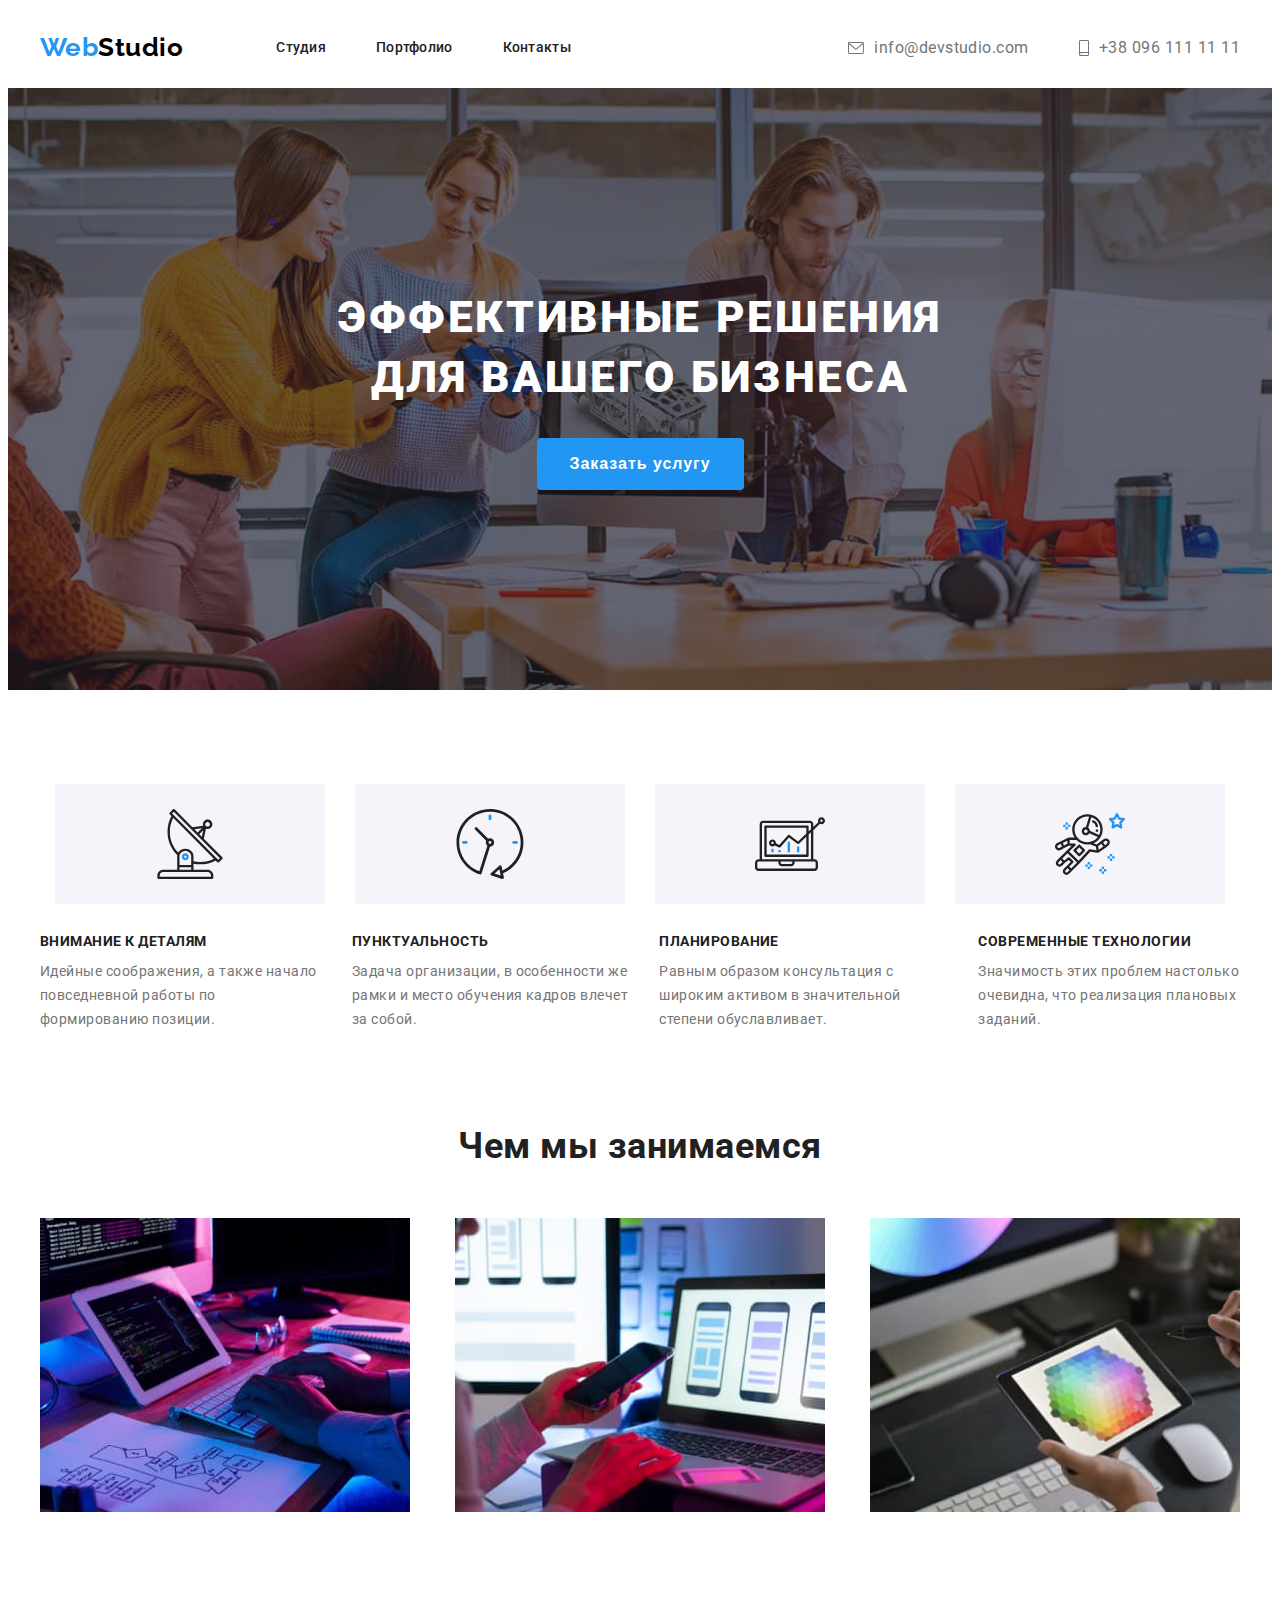
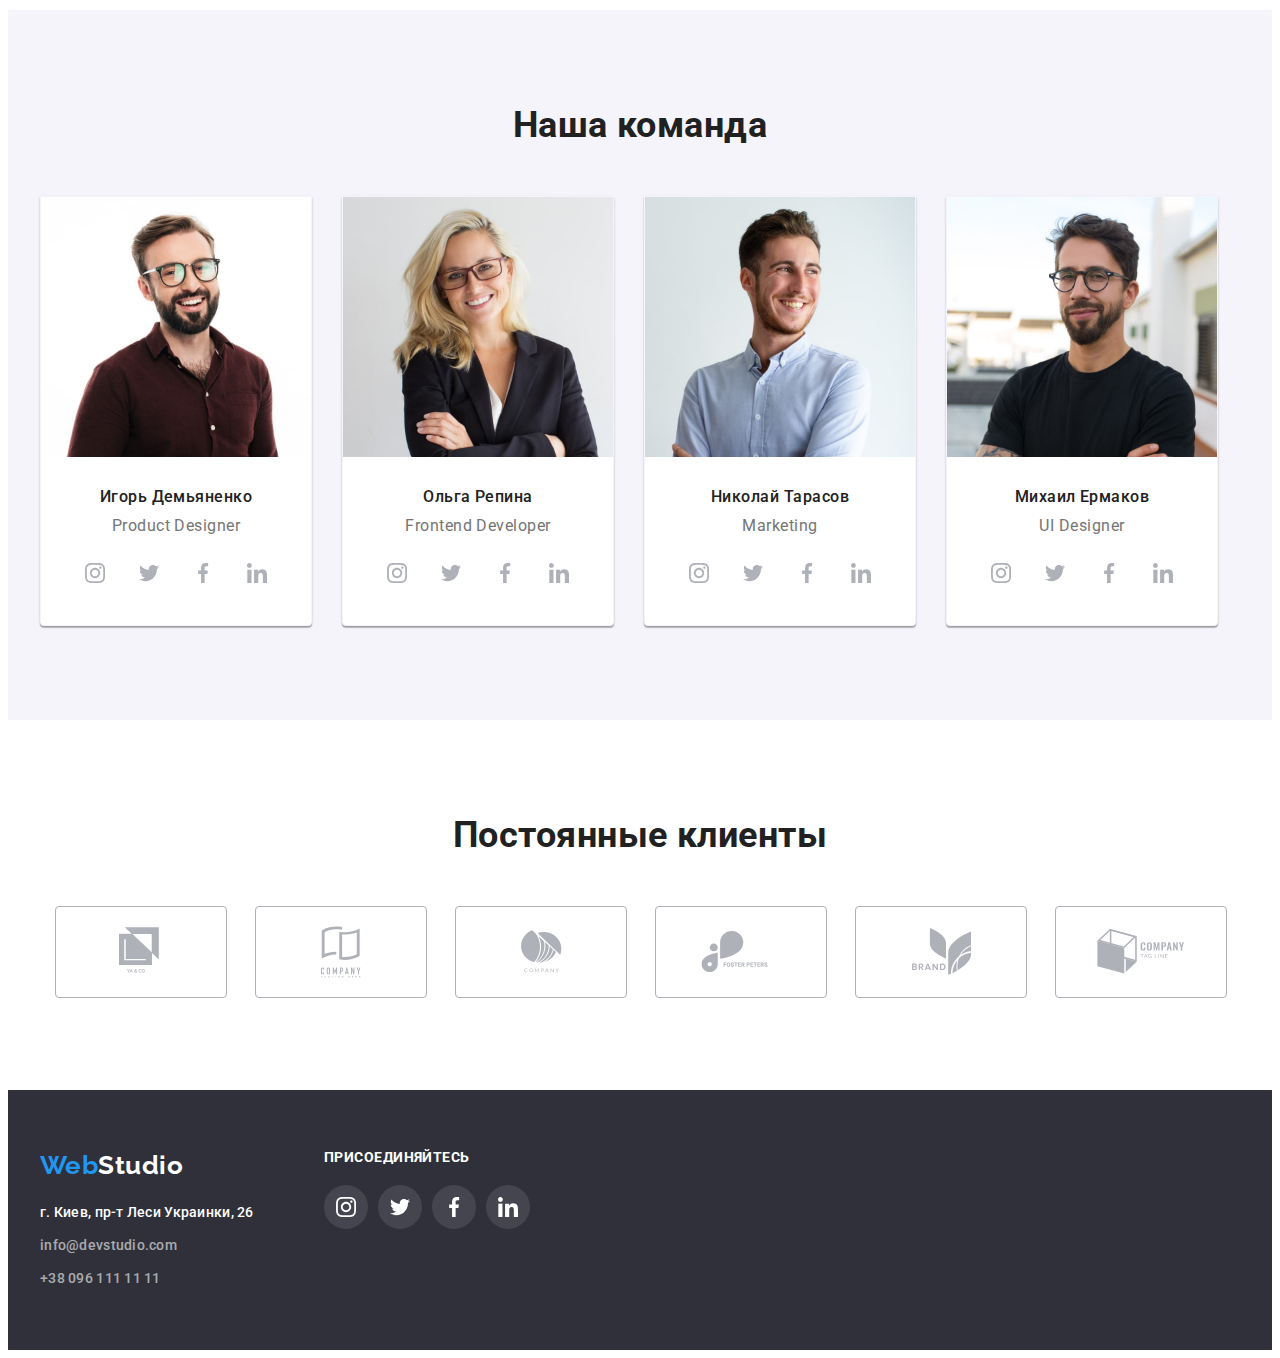
==== commit 2ec9f7bb: "финальные правки" ====
--- a/index.html
+++ b/index.html
@@ -364,7 +364,7 @@
       <svg class="clients-icon" width="80" height="42">
         <use href="./images/icons/sprite.svg#icon-logo-4"></use>
       </svg>
-    </a>+
+    </a>
   </li>
 
   <li class="item">
--- a/css/styles.css
+++ b/css/styles.css
@@ -146,16 +146,7 @@
 .icon-mail,
 .icon-tel {
   margin-right: 10px;
-
-  fill: var(--secondary-text-color);
-}
-.contacts-link:hover .icon-mail,
-.contacts-link:focus .icon-mail {
-  fill: var(--accent-color);
-}
-.contacts-link:hover .icon-tel,
-.contacts-link:focus .icon-tel {
-  fill: var(--accent-color);
+  fill: currentColor;
 }
 /* MAIN */
 
@@ -385,12 +376,7 @@
 }
 
 .socials-icon {
-  fill: var(--icon-color);
-}
-
-.socials-link:hover .socials-icon,
-.socials-link:focus .socials-icon {
-  fill: var(--primary-background-color);
+  fill: currentColor;
 }
 
 .socials-link {
@@ -402,11 +388,13 @@
   padding: 0;
   border: 0;
   border-radius: 50%;
+  color: var(--icon-color);
 }
 
 .socials-link:hover,
 .socials-link:focus {
   background-color: var(--accent-color);
+  color: var(--primary-background-color);
   cursor: pointer;
 }
 
@@ -433,22 +421,17 @@
   height: 90px;
   margin: 0;
 
+  color: var(--icon-color);
   border: 1px solid var(--icon-color);
   border-radius: 4px;
 }
-.clients-link:hover .clients-icon,
-.clients-link:focus .clients-icon {
-  fill: var(--accent-color);
-}
+
 .clients-link:hover,
 .clients-link:focus {
   border: 1px solid var(--accent-color);
+  color: var(--accent-color);
 }
 .clients-icon {
-  fill: var(--icon-color);
-}
-.clients-icon:hover,
-.clients-icon:focus {
   fill: currentColor;
 }
 
@@ -531,11 +514,14 @@
   border-radius: 50%;
 
   background-color: var(--socials-footer);
-  fill: var(--primary-background-color);
+  color: var(--primary-background-color);
 }
 .soc-link:hover,
 .soc-link:focus {
   background-color: var(--accent-color);
+}
+.soc-icon {
+  fill: currentColor;
 }
 
 .slogan {
@@ -619,13 +605,19 @@
   cursor: pointer;
 }
 
-.card-set > .card:hover,
-.card-set > .card:focus {
+/* Card */
+.card {
+  text-decoration: none;
+
+  color: inherit;
+}
+.card:hover,
+.card:focus {
   box-shadow: 0px 1px 1px rgba(0, 0, 0, 0.12), 0px 4px 4px rgba(0, 0, 0, 0.06),
     1px 4px 6px rgba(0, 0, 0, 0.16);
   border: 1px solid var(--border-card);
 }
-/* Card */
+
 .card-img {
   display: block;
   max-width: 100%;
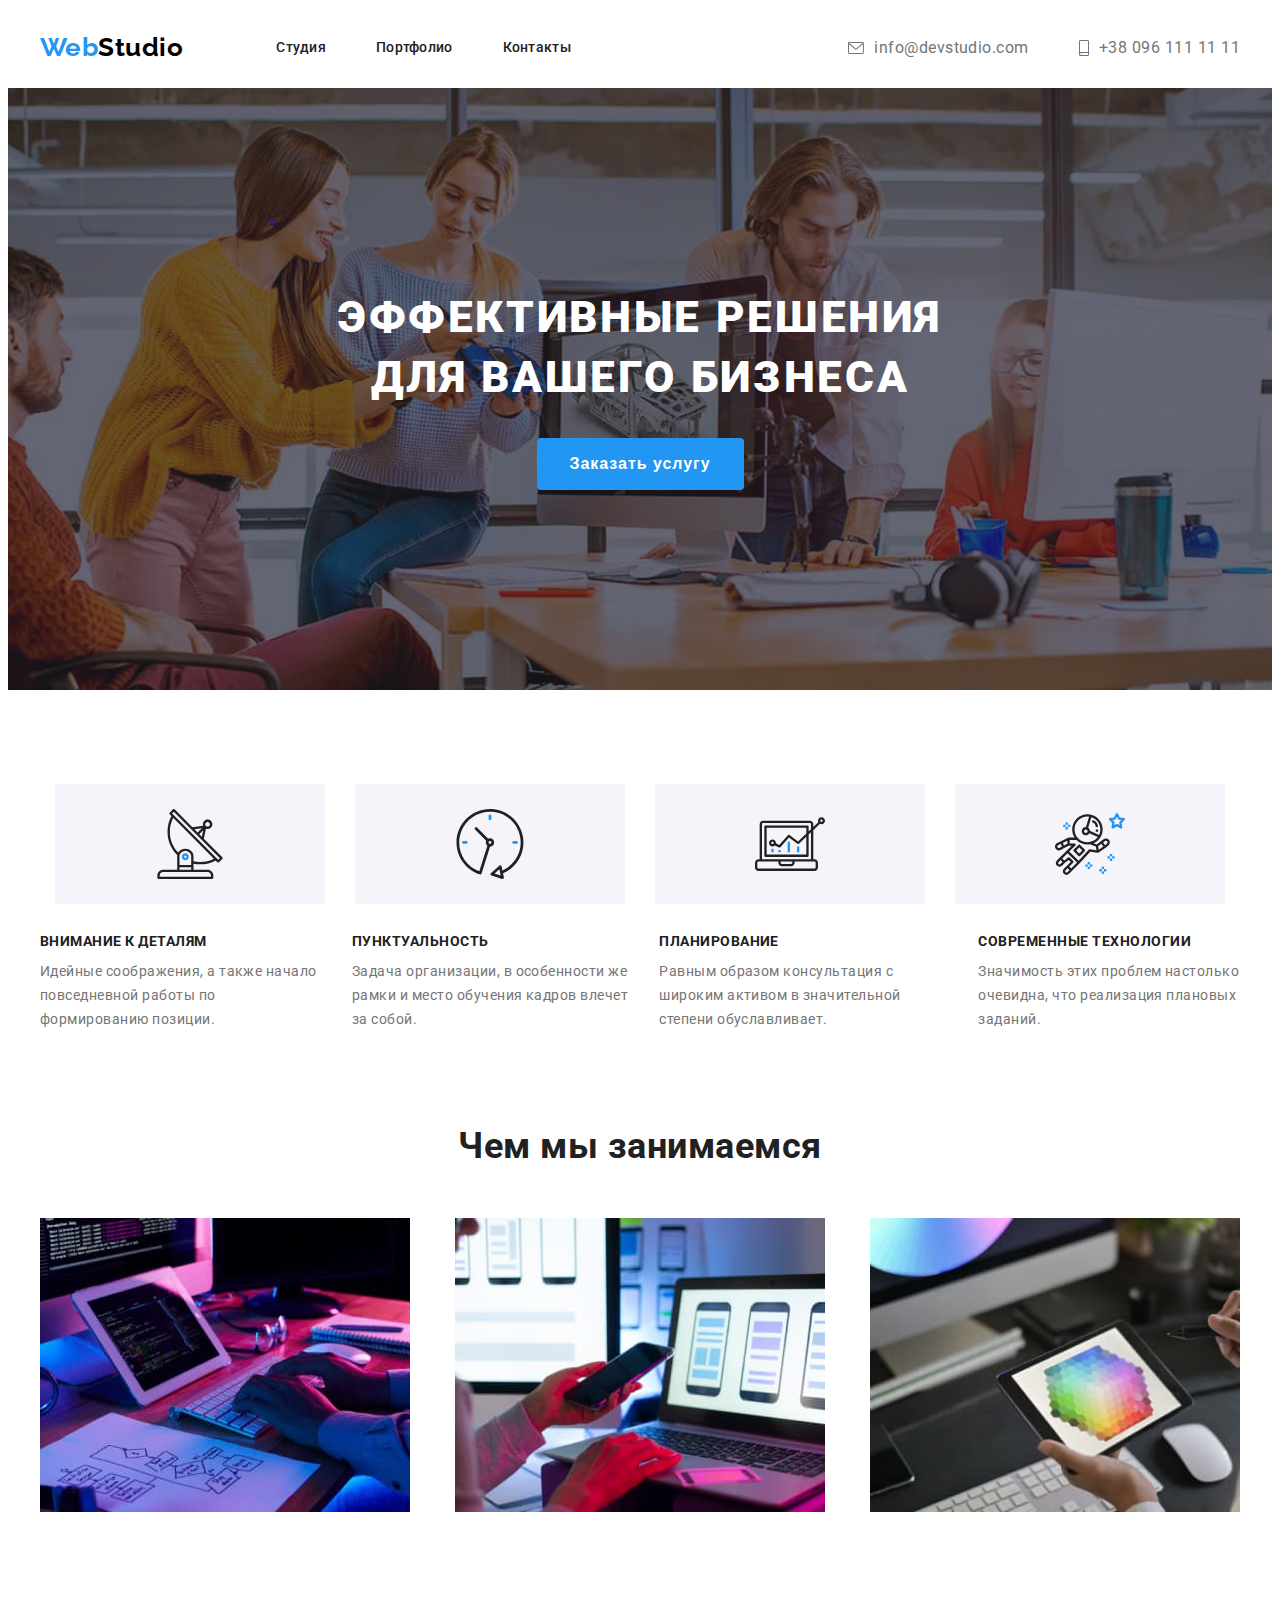
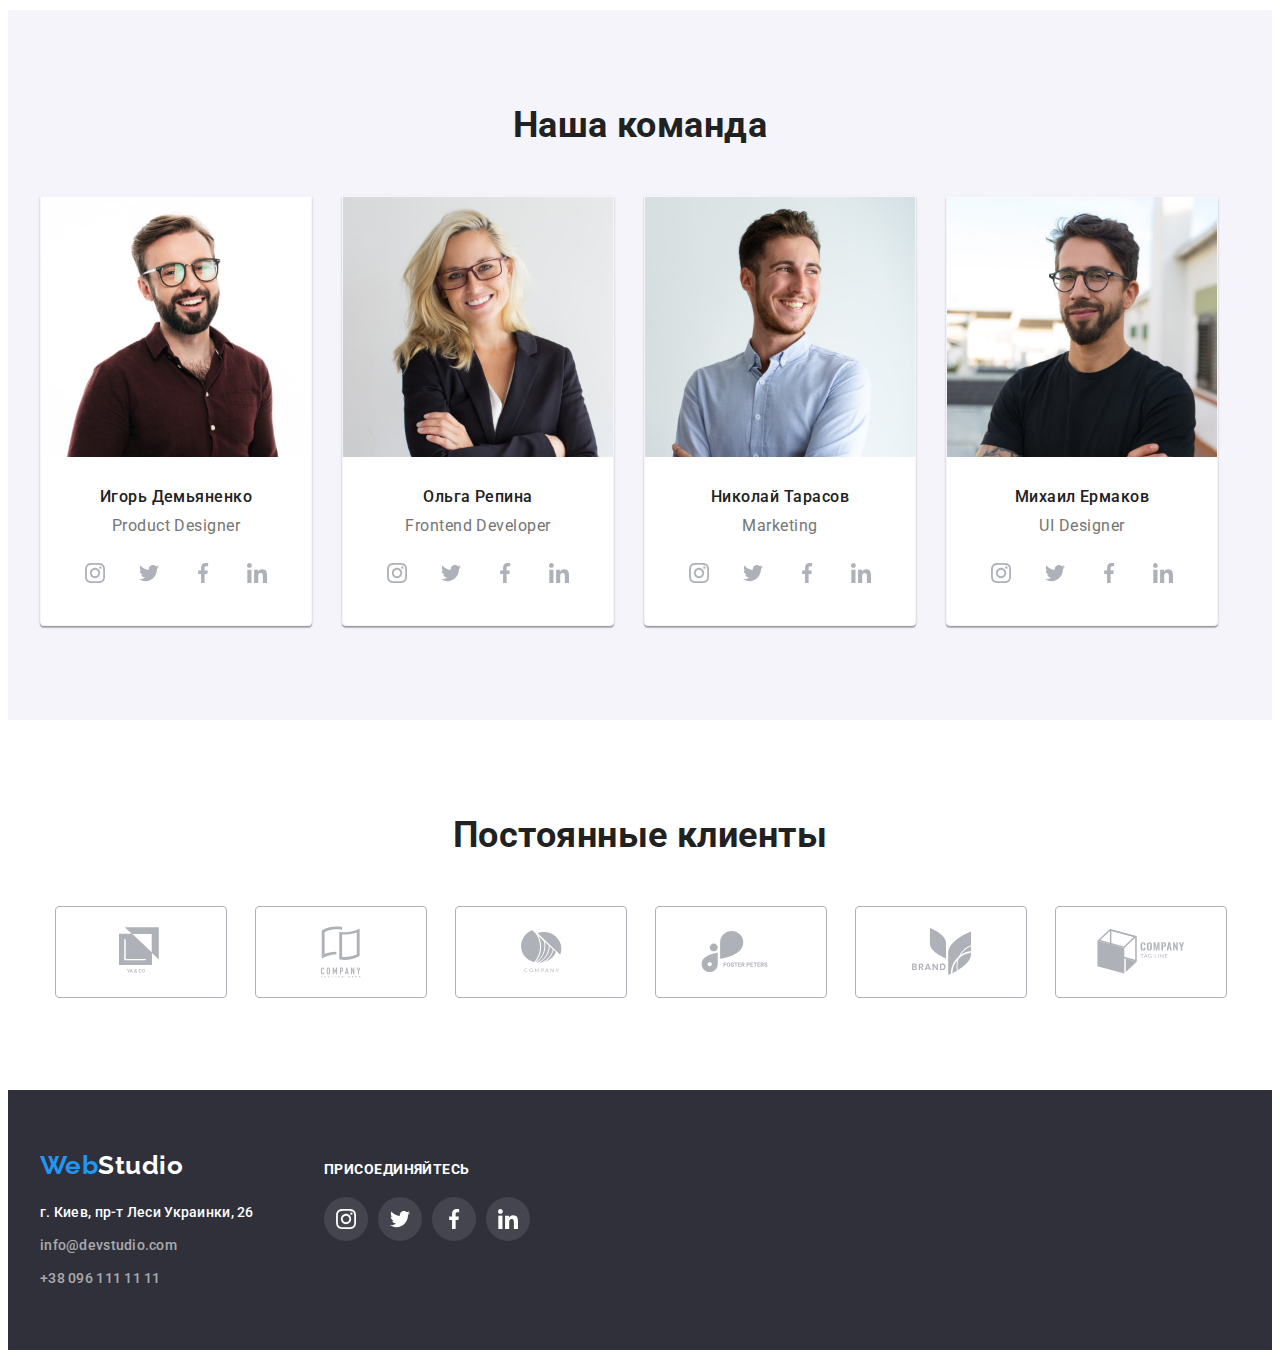
==== commit 3842e593: "позиционирование и анимация" ====
--- a/index.html
+++ b/index.html
@@ -15,13 +15,15 @@
 
 <body>
                     <!--HEADER-->
-<header class="page-header container">
+<header class="page-header">
+  <div class="header container">
+
     <nav class="nav">
 <!-- Логотип-1 -->
       <a class="logo" href="index.html" lang="en"> <span class="accent">Web</span>Studio</a>
 <!-- Постраничная навигация -->
       <ul class="site-nav list">
-        <li class="item"><a href="/" class="link" title="Студия">Студия</a></li>
+        <li class="item"><a href="./index.html" class="link" title="Студия">Студия</a></li>
         <li class="item"><a href="./portfolio.html" class="link" title="Портфолио">Портфолио</a></li>
         <li class="item"><a href="/" class="link" title="Контакты">Контакты</a></li>
       </ul>
@@ -41,22 +43,24 @@
       </svg>
         +38 096 111 11 11</a>
     </div>
+  </div>
   </header>
 
                     <!-- MAIN -->
  <main>
 <!-- Герой -->
-<div class="overlay">
-  <section class="hero">
+<section class="hero-overlay">
+  <div class="hero">
    <h1 class="visually-hidden">Cлоган</h1>
    <p class="hero-text">Эффективные решения<br> для вашего бизнеса</p>
    <button type="button" class="hero-btn">Заказать услугу</button>
-  </section>
-</div>
+  </div>
+</section>
+
 
 <!-- Особенности -->
-<div class="container">
-  <section class="features">
+<section class="features">
+  <div class="container">
      <h2 class="visually-hidden">Особенности</h2>
     
      <ul class="features-icons-list list">
@@ -112,24 +116,26 @@
       </li>
 
      </ul>
-  </section>
-</div>
+  </div>
+</section>
+
 
 <!-- Чем мы занимаемся --> 
-<div class="container">
-  <section class="section">
+<section class="section">
+  <div class="container">
      <h2 class="section-title">Чем мы занимаемся</h2>
      <ul class="wwd-list list">
       <li><img src="./images/what-we-do/squoosh/разметка.jpg" alt="создание разметки сайта" width="370" height="294"></li>
       <li><img src="./images/what-we-do/squoosh/адаптация.jpg" alt="адаптация под разные типы устройств" width="370" height="294"></li>
       <li><img src="./images/what-we-do/squoosh/дизайн.jpg" alt="создание дизайна" width="370" height="294"></li>
      </ul>
-  </section>
-</div>
+  </div>
+</section>
+
 
 <!-- Team -->
-<div class="team">
-  <section class="section container">
+<section class="section team">
+  <div class="container">
     <h2 class="section-title">Наша команда</h2>
 
     <ul class="team-list list">
@@ -326,14 +332,15 @@
       </li>
 
     </ul>
-  </section>
-</div>
+  </div>
+</section>
+
 
 <!-- Clients -->
+<section class="section">
 <div class="container">
-<section class="section">
   <h2 class="section-title">Постоянные клиенты</h2>
-<ul class="clients-list list">
+  <ul class="clients-list list">
 
   <li class="item">
     <a class="clients-link" href="/">
@@ -384,13 +391,16 @@
   </li>
 
 </ul>
+</div>
 </section>
-</div>
+
  </main>
 
                     <!-- FOOTER -->
-<div class="footer">
-<footer class="page-footer container">
+
+<footer class="page-footer">
+<div class="footer container">
+
 <div class="address-box">
 <!-- Логотип-2 -->
    <a class="logo" href="index.html" lang="en"> <span class="accent">Web</span><span class="studio">Studio</span>
@@ -450,7 +460,8 @@
 
 </ul>
 </div>
+</div>
 </footer>
-</div>
+
 </body>
 </html>--- a/css/styles.css
+++ b/css/styles.css
@@ -69,7 +69,7 @@
 }
 
 /*  HEADER */
-.page-header {
+.header {
   display: flex;
   align-items: center;
 }
@@ -118,6 +118,7 @@
 .site-nav .link:hover,
 .site-nav .link:focus {
   color: var(--accent-color);
+  outline: none;
 }
 .link:visited {
   color: var(--primary-text-color);
@@ -141,6 +142,7 @@
 .contacts-link:hover,
 .contacts-link:focus {
   color: var(--accent-color);
+  outline: none;
 }
 
 .icon-mail,
@@ -151,11 +153,9 @@
 /* MAIN */
 
 /* Герой */
-.overlay {
+.hero-overlay {
   max-width: 1600px;
   min-height: 600px;
-  margin-right: auto;
-  margin-left: auto;
 
   background-image: linear-gradient(
       to right,
@@ -176,8 +176,6 @@
 
   padding-top: 200px;
   padding-bottom: 200px;
-  padding-right: auto;
-  padding-left: auto;
 }
 .hero-text {
   font-weight: 900;
@@ -246,30 +244,6 @@
   background-color: var(--background-team-btn-icons);
   border-radius: 4px;
 }
-/* .features .item::before {
-  content: "";
-  display: block;
-  height: 120px;
-
-  padding: 25px 100px;
-  margin-bottom: 30px;
-
-  background-color: var(--background-team-btn-icons);
-  background-repeat: no-repeat;
-  background-position: center;
-}
-.icon-antenna::before {
-  background-image: url(../images/icons/features/antenna.svg);
-}
-.icon-clock::before {
-  background-image: url(../images/icons/features/clock.svg);
-}
-.icon-diagram::before {
-  background-image: url(../images/icons/features/diagram.svg);
-}
-.icon-astronaut::before {
-  background-image: url(../images/icons/features/astronaut.svg);
-} */
 
 .features .title {
   font-size: 14px;
@@ -396,6 +370,7 @@
   background-color: var(--accent-color);
   color: var(--primary-background-color);
   cursor: pointer;
+  outline: none;
 }
 
 /* Clients */
@@ -430,27 +405,31 @@
 .clients-link:focus {
   border: 1px solid var(--accent-color);
   color: var(--accent-color);
+  outline: none;
 }
 .clients-icon {
   fill: currentColor;
 }
 
 /* FOOTER */
+.page-footer {
+  background-color: var(--secondary-background-color);
+}
 .footer {
-  background-color: var(--secondary-background-color);
-}
-.page-footer {
-  display: flex;
-
+  display: flex;
+}
+
+/* Логотип-2 */
+.studio {
+  color: var(--primary-background-color);
+}
+
+/* Адресс */
+.address-box {
   padding-top: 60px;
   padding-bottom: 60px;
 }
-/* Логотип-2 */
-.studio {
-  color: var(--primary-background-color);
-}
-
-/* Адресс */
+
 .address {
   margin-top: 20px;
 
@@ -465,6 +444,7 @@
 .address .link:hover,
 .address .link:focus {
   color: var(--accent-color);
+  outline: none;
 }
 
 .contacts-list .item {
@@ -478,11 +458,14 @@
 .contacts-list .link:hover,
 .contacts-list .link:focus {
   color: var(--accent-color);
+  outline: none;
 }
 
 /* socials-footer */
 
 .soc-box {
+  padding-top: 72px;
+  padding-bottom: 100px;
   margin-left: 70px;
 }
 .soc-list {
@@ -519,6 +502,7 @@
 .soc-link:hover,
 .soc-link:focus {
   background-color: var(--accent-color);
+  outline: none;
 }
 .soc-icon {
   fill: currentColor;
@@ -580,6 +564,7 @@
   background-color: var(--accent-color);
   color: var(--primary-background-color);
   border: 1px solid var(--accent-color);
+  outline: none;
 }
 
 /* Карточки */
@@ -608,6 +593,7 @@
 /* Card */
 .card {
   text-decoration: none;
+  border: 1px solid transparent;
 
   color: inherit;
 }
@@ -616,6 +602,7 @@
   box-shadow: 0px 1px 1px rgba(0, 0, 0, 0.12), 0px 4px 4px rgba(0, 0, 0, 0.06),
     1px 4px 6px rgba(0, 0, 0, 0.16);
   border: 1px solid var(--border-card);
+  outline: none;
 }
 
 .card-img {
@@ -643,13 +630,3 @@
 
   color: var(--secondary-text-color);
 }
-
-/* .cards-about {
-  padding: 6+
-
-  font-size: 18px;
-  line-height: 1.55;
-
-  background-color: var(--accent-color);
-  color: var(--primary-background-color);
-} */
